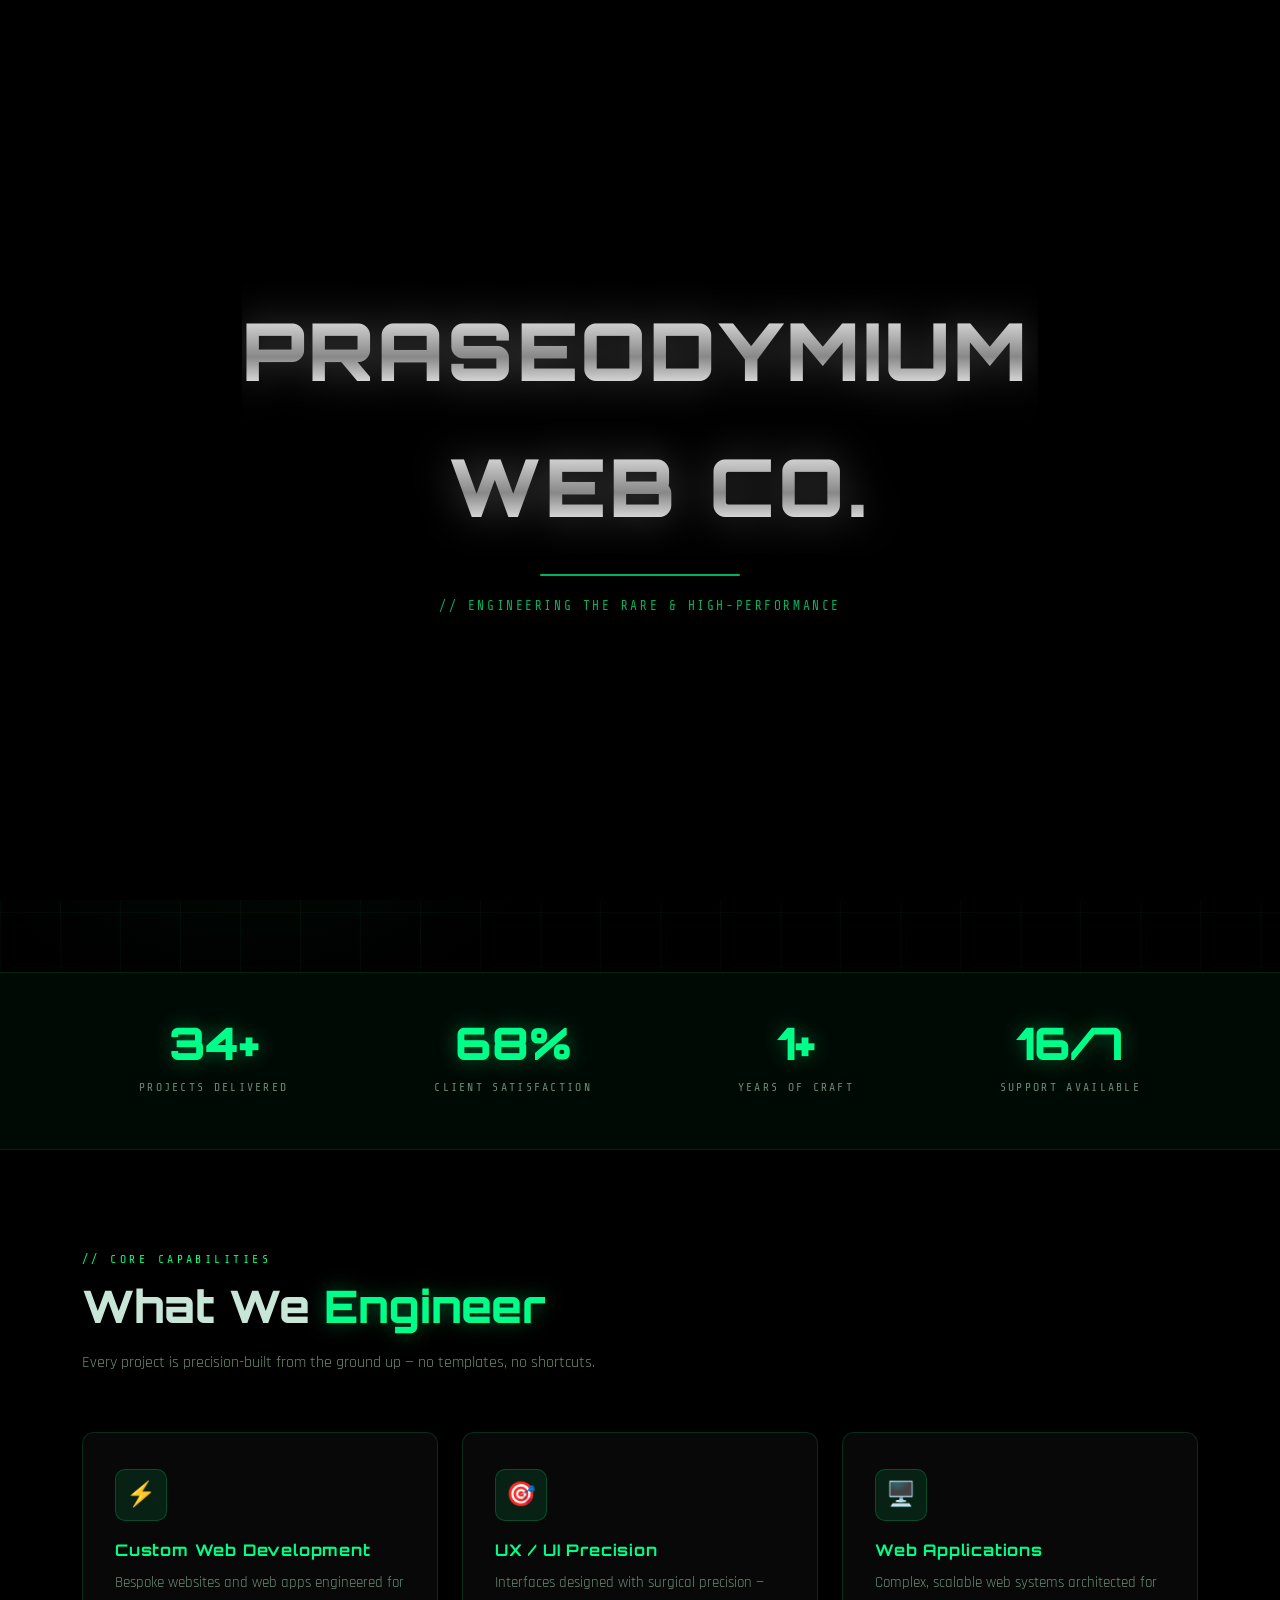
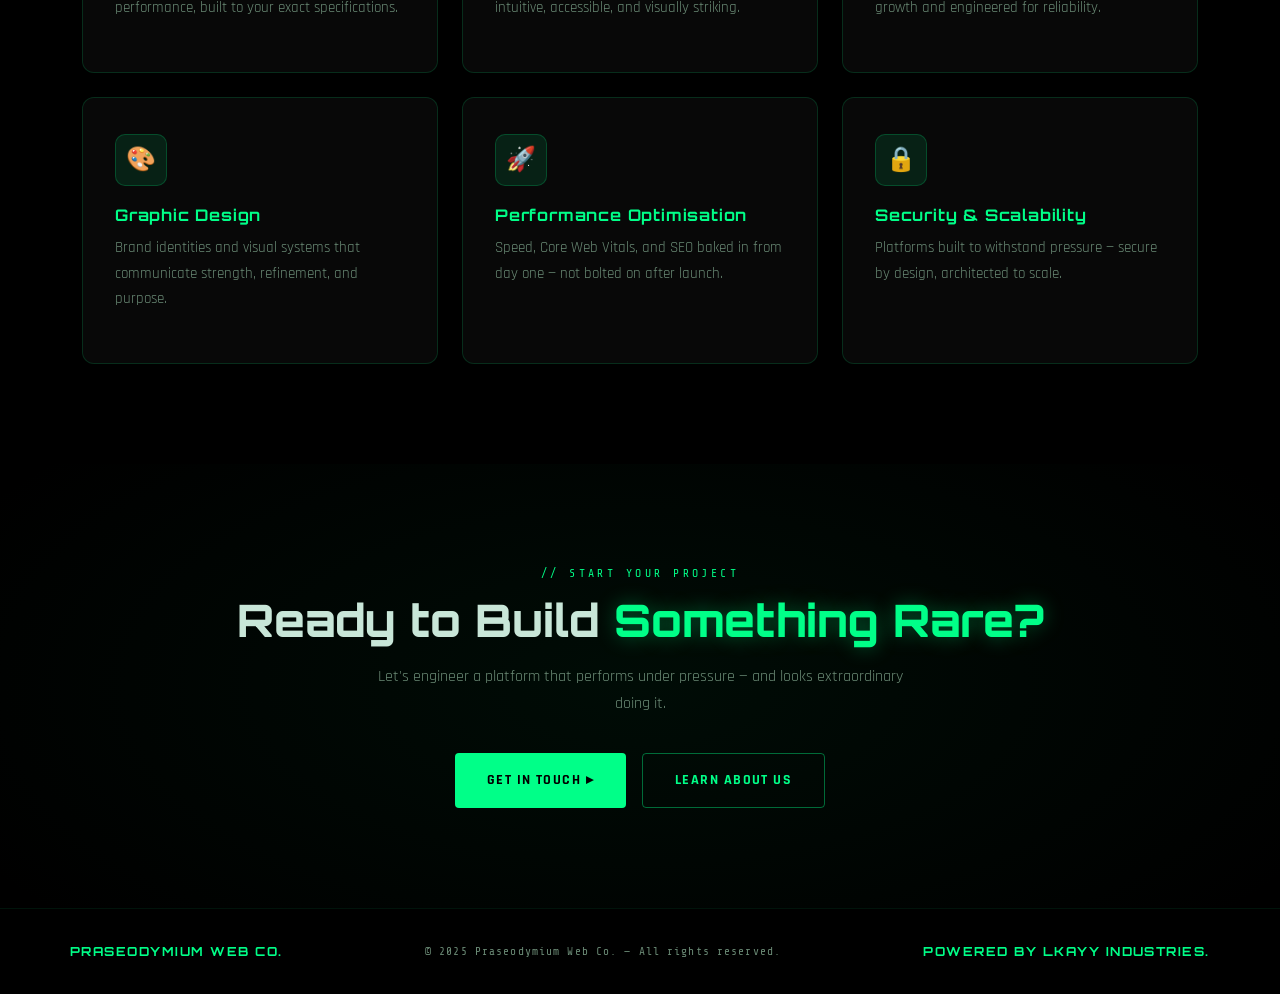
==== index.html @ 78bda4ed "Add powered by message in footer" ====
<!DOCTYPE html>
<html lang="en">
<head>
  <meta charset="UTF-8">
  <meta name="viewport" content="width=device-width, initial-scale=1">
  <link href="https://cdn.jsdelivr.net/npm/bootstrap@5.3.3/dist/css/bootstrap.min.css" rel="stylesheet">
  <title>Praseodymium Web Co.</title>
  <link rel="stylesheet" href="css/style.css">
</head>
<body>

<!-- ============================================================
     INTRO DOOR
     ============================================================ -->
<div id="intro-screen">
  <div class="intro-door" id="intro-door">
    <div class="door-left">Praseodymium</div>
    <div class="door-right">&nbsp;Web Co.</div>
  </div>
  <div class="intro-bar"><div class="intro-bar-fill"></div></div>
  <div class="intro-tagline">// Engineering the rare &amp; high-performance</div>
</div>

<!-- ============================================================
     NAVBAR
     ============================================================ -->
<nav class="navbar">
  <a class="nav-logo" href="index.html">
    <img src="assets/logo.png" alt="Praseodymium Web Co. Logo">
    <div class="nav-logo-text">
      Praseodymium
      <span>Web Co.</span>
    </div>
  </a>
  <button class="nav-toggle" aria-label="Toggle menu">
    <span></span><span></span><span></span>
  </button>
  <ul class="nav-links">
    <li><a href="index.html">Home</a></li>
    <li><a href="about.html">About</a></li>
    <li><a href="services.html">Services</a></li>
    <li><a href="portfolio.html">Portfolio</a></li>
    <li><a href="contact.html" class="nav-cta">Contact</a></li>
  </ul>
</nav>

<!-- ============================================================
     HERO
     ============================================================ -->
<div class="page-content">
  <section class="hero">
    <div class="hero-bg"></div>
    <div class="hero-grid"></div>

    <div class="hero-content">
      <div class="hero-label">// Digital Engineering Studio</div>
      <h1>
        <span class="line-green">We Build</span><br>
        <span class="line-blue" data-typing="Precision Systems.|Web Applications.|Digital Platforms.|Scalable Solutions.">Precision Systems.</span><br>
        Not Websites.
      </h1>
      <p class="hero-desc">
        Praseodymium Web Co. engineers rare, high-performance digital experiences—
        optimised for speed, scalability, security, and long-term growth.
      </p>
      <div class="hero-btns">
        <a href="services.html" class="btn-primary">Our Services ▸</a>
        <a href="portfolio.html" class="btn-outline">View Portfolio</a>
      </div>
    </div>

    <div class="hero-visual">
      <div class="hero-orb"></div>
    </div>
  </section>

  <!-- ── STAT STRIP ── -->
  <div class="stat-strip">
    <div class="container">
      <div class="stat-item">
        <span class="stat-num" data-target="50" data-suffix="+">0+</span>
        <span class="stat-label">Projects Delivered</span>
      </div>
      <div class="stat-item">
        <span class="stat-num" data-target="100" data-suffix="%">0%</span>
        <span class="stat-label">Client Satisfaction</span>
      </div>
      <div class="stat-item">
        <span class="stat-num" data-target="2" data-suffix="+">0+</span>
        <span class="stat-label">Years of Craft</span>
      </div>
      <div class="stat-item">
        <span class="stat-num" data-target="24" data-suffix="/7">0/7</span>
        <span class="stat-label">Support Available</span>
      </div>
    </div>
  </div>

  <!-- ── WHAT WE DO ── -->
  <section>
    <div class="container">
      <div class="reveal">
        <div class="section-label">// Core Capabilities</div>
        <h2 class="section-title">What We <span class="hl-green">Engineer</span></h2>
        <p class="section-sub">Every project is precision-built from the ground up — no templates, no shortcuts.</p>
      </div>
      <div class="grid-3 reveal-stagger">
        <div class="card">
          <div class="card-icon">⚡</div>
          <h3>Custom Web Development</h3>
          <p>Bespoke websites and web apps engineered for performance, built to your exact specifications.</p>
        </div>
        <div class="card">
          <div class="card-icon">🎯</div>
          <h3>UX / UI Precision</h3>
          <p>Interfaces designed with surgical precision — intuitive, accessible, and visually striking.</p>
        </div>
        <div class="card">
          <div class="card-icon">🖥️</div>
          <h3>Web Applications</h3>
          <p>Complex, scalable web systems architected for growth and engineered for reliability.</p>
        </div>
        <div class="card">
          <div class="card-icon">🎨</div>
          <h3>Graphic Design</h3>
          <p>Brand identities and visual systems that communicate strength, refinement, and purpose.</p>
        </div>
        <div class="card">
          <div class="card-icon">🚀</div>
          <h3>Performance Optimisation</h3>
          <p>Speed, Core Web Vitals, and SEO baked in from day one — not bolted on after launch.</p>
        </div>
        <div class="card">
          <div class="card-icon">🔒</div>
          <h3>Security & Scalability</h3>
          <p>Platforms built to withstand pressure — secure by design, architected to scale.</p>
        </div>
      </div>
    </div>
  </section>

  <!-- ── CTA ── -->
  <section style="text-align:center; background: radial-gradient(ellipse 60% 80% at 50% 50%, rgba(0,80,40,0.15), transparent);">
    <div class="container reveal">
      <div class="section-label">// Start Your Project</div>
      <h2 class="section-title">Ready to Build <span class="hl-green">Something Rare?</span></h2>
      <p class="section-sub" style="margin:0 auto 36px; text-align:center;">
        Let's engineer a platform that performs under pressure — and looks extraordinary doing it.
      </p>
      <div style="display:flex; gap:16px; justify-content:center; flex-wrap:wrap;">
        <a href="contact.html" class="btn-primary">Get In Touch ▸</a>
        <a href="about.html" class="btn-outline">Learn About Us</a>
      </div>
    </div>
  </section>
</div>

<!-- ============================================================
     FOOTER
     ============================================================ -->
<footer>
  <div class="footer-inner">
    <div class="footer-logo">PRASEODYMIUM WEB CO.</div>
    <div class="footer-copy">© 2025 Praseodymium Web Co. — All rights reserved.</div>
    <div class="footer-logo">POWERED BY LKAYY INDUSTRIES.</div>
  </div>
</footer>

<script src="js/main.js"></script>
</body>
</html>
---- css/style.css ----
/* ======================================================
   PRASEODYMIUM WEB CO. — Global Stylesheet
   ====================================================== */

@import url('https://fonts.googleapis.com/css2?family=Orbitron:wght@400;700;800;900&family=Rajdhani:wght@300;400;500;600;700&family=Share+Tech+Mono&display=swap');

:root {
  --green: #00ff88;
  --green-dim: #00cc6a;
  --green-glow: rgba(0,255,136,0.35);
  --blue: #00c3ff;
  --blue-dim: #0088cc;
  --blue-glow: rgba(0,195,255,0.3);
  --dark: #000000;
  --dark-2: #060c0a;
  --dark-3: #0a1510;
  --card-bg: rgba(255,255,255,0.03);
  --card-border: rgba(0,255,136,0.15);
  --text: #c8e6d8;
  --text-dim: #6a8a75;
  --font-head: 'Orbitron', sans-serif;
  --font-body: 'Rajdhani', sans-serif;
  --font-mono: 'Share Tech Mono', monospace;
  --nav-h: 72px;
}

*, *::before, *::after { box-sizing: border-box; margin: 0; padding: 0; }

html { scroll-behavior: smooth; }

body {
  background: var(--dark);
  color: var(--text);
  font-family: var(--font-body);
  font-size: 17px;
  line-height: 1.7;
  overflow-x: hidden;
  min-height: 100vh;
}

/* ── Grid noise texture overlay ── */
body::before {
  content: '';
  position: fixed;
  inset: 0;
  background-image:
    repeating-linear-gradient(0deg, transparent, transparent 2px, rgba(0,255,136,0.012) 2px, rgba(0,255,136,0.012) 4px),
    repeating-linear-gradient(90deg, transparent, transparent 2px, rgba(0,255,136,0.012) 2px, rgba(0,255,136,0.012) 4px);
  pointer-events: none;
  z-index: 0;
}

/* ======================================================
   NAVBAR
   ====================================================== */

.navbar {
  position: fixed;
  top: 0; left: 0; right: 0;
  height: var(--nav-h);
  background: rgba(0,0,0,0.88);
  backdrop-filter: blur(18px);
  border-bottom: 1px solid rgba(0,255,136,0.12);
  display: flex;
  align-items: center;
  z-index: 1000;
  padding: 0 40px;
  gap: 24px;
}

.nav-logo {
  display: flex;
  align-items: center;
  gap: 14px;
  text-decoration: none;
  flex-shrink: 0;
}

.nav-logo img {
  height: 48px;
  width: auto;
  filter: drop-shadow(0 0 8px var(--green-glow));
}

.nav-logo-text {
  font-family: var(--font-head);
  font-size: 0.82rem;
  font-weight: 700;
  letter-spacing: 0.12em;
  color: var(--green);
  line-height: 1.2;
  text-shadow: 0 0 12px var(--green-glow);
}

.nav-logo-text span {
  display: block;
  font-size: 0.58rem;
  color: var(--text-dim);
  letter-spacing: 0.2em;
  font-weight: 400;
}

.nav-links {
  display: flex;
  align-items: center;
  gap: 6px;
  margin-left: auto;
  list-style: none;
}

.nav-links a {
  display: block;
  padding: 8px 18px;
  font-family: var(--font-body);
  font-weight: 600;
  font-size: 0.88rem;
  letter-spacing: 0.1em;
  text-transform: uppercase;
  color: var(--text-dim);
  text-decoration: none;
  border: 1px solid transparent;
  border-radius: 4px;
  transition: all 0.25s ease;
  position: relative;
}

.nav-links a:hover,
.nav-links a.active {
  color: var(--green);
  border-color: rgba(0,255,136,0.3);
  background: rgba(0,255,136,0.06);
  text-shadow: 0 0 10px var(--green-glow);
}

.nav-cta {
  background: var(--green) !important;
  color: #000 !important;
  border-color: var(--green) !important;
  font-weight: 700 !important;
  margin-left: 12px;
  transition: all 0.25s ease;
}

.nav-cta:hover {
  background: #fff !important;
  color: #000 !important;
  border-color: #fff !important;
  box-shadow: 0 0 24px var(--green-glow) !important;
  text-shadow: none !important;
}

/* Hamburger */
.nav-toggle {
  display: none;
  flex-direction: column;
  gap: 5px;
  cursor: pointer;
  margin-left: auto;
  padding: 6px;
  background: none;
  border: none;
}

.nav-toggle span {
  display: block;
  width: 24px;
  height: 2px;
  background: var(--green);
  border-radius: 2px;
  transition: all 0.3s ease;
}

/* ======================================================
   INTRO DOOR ANIMATION
   ====================================================== */

#intro-screen {
  position: fixed;
  inset: 0;
  background: #000;
  display: flex;
  justify-content: center;
  align-items: center;
  z-index: 9999;
  transition: opacity 1s ease 0.3s;
  flex-direction: column;
  gap: 20px;
}

#intro-screen.hidden {
  opacity: 0;
  pointer-events: none;
}

.intro-door {
  display: flex;
  flex-direction: column;
  align-items: center;
  overflow: hidden;
}

.door-left, .door-right {
  font-family: var(--font-head);
  font-size: clamp(2.5rem, 7vw, 5rem);
  font-weight: 900;
  letter-spacing: 0.04em;
  text-transform: uppercase;
  background: linear-gradient(180deg, #fff 0%, #d0d0d0 30%, #888 55%, #ddd 75%, #666 90%, #fff 100%);
  -webkit-background-clip: text;
  -webkit-text-fill-color: transparent;
  background-clip: text;
  filter: drop-shadow(0 0 20px rgba(255,255,255,0.25));
  transition: transform 1.4s cubic-bezier(0.77,0,0.18,1);
}

.door-left { padding-right: 8px; }
.door-right { padding-left: 8px; }

.intro-door.split .door-left { transform: translateX(-120%); }
.intro-door.split .door-right { transform: translateX(120%); }

.intro-tagline {
  font-family: var(--font-mono);
  font-size: 0.8rem;
  color: var(--green);
  letter-spacing: 0.2em;
  text-transform: uppercase;
  opacity: 0;
  animation: fadeInTagline 0.6s ease 0.8s forwards;
}

@keyframes fadeInTagline {
  to { opacity: 0.7; }
}

.intro-bar {
  width: 200px;
  height: 2px;
  background: rgba(0,255,136,0.15);
  border-radius: 2px;
  overflow: hidden;
  opacity: 0;
  animation: fadeInTagline 0.3s ease 0.5s forwards;
}

.intro-bar-fill {
  height: 100%;
  background: var(--green);
  box-shadow: 0 0 10px var(--green-glow);
  width: 0;
  animation: fillBar 1.6s ease 0.5s forwards;
}

@keyframes fillBar {
  to { width: 100%; }
}

/* ======================================================
   PAGE WRAPPER
   ====================================================== */

.page-content {
  padding-top: var(--nav-h);
  position: relative;
  z-index: 1;
}

/* ======================================================
   HERO SECTION (index.html)
   ====================================================== */

.hero {
  min-height: 100vh;
  display: flex;
  align-items: center;
  padding: 80px 40px 60px;
  position: relative;
  overflow: hidden;
}

.hero-bg {
  position: absolute;
  inset: 0;
  background:
    radial-gradient(ellipse 80% 60% at 60% 50%, rgba(0,100,50,0.18) 0%, transparent 70%),
    radial-gradient(ellipse 40% 40% at 20% 80%, rgba(0,150,80,0.08) 0%, transparent 60%);
}

/* Animated grid lines */
.hero-grid {
  position: absolute;
  inset: 0;
  background-image:
    linear-gradient(rgba(0,255,136,0.04) 1px, transparent 1px),
    linear-gradient(90deg, rgba(0,255,136,0.04) 1px, transparent 1px);
  background-size: 60px 60px;
  animation: gridShift 20s linear infinite;
}

@keyframes gridShift {
  from { background-position: 0 0; }
  to { background-position: 60px 60px; }
}

.hero-content {
  position: relative;
  z-index: 2;
  max-width: 700px;
}

.hero-label {
  font-family: var(--font-mono);
  font-size: 0.78rem;
  color: var(--green);
  letter-spacing: 0.25em;
  text-transform: uppercase;
  margin-bottom: 20px;
  opacity: 0;
  animation: slideUp 0.7s ease 0.2s forwards;
}

.hero h1 {
  font-family: var(--font-head);
  font-size: clamp(2.4rem, 5.5vw, 4.2rem);
  font-weight: 900;
  line-height: 1.1;
  margin-bottom: 24px;
  opacity: 0;
  animation: slideUp 0.7s ease 0.4s forwards;
}

.hero h1 .line-green { color: var(--green); text-shadow: 0 0 30px var(--green-glow); }
.hero h1 .line-blue  { color: var(--blue);  text-shadow: 0 0 30px var(--blue-glow); }

.hero-desc {
  font-size: 1.08rem;
  color: var(--text-dim);
  max-width: 520px;
  margin-bottom: 40px;
  opacity: 0;
  animation: slideUp 0.7s ease 0.6s forwards;
}

.hero-btns {
  display: flex;
  gap: 16px;
  flex-wrap: wrap;
  opacity: 0;
  animation: slideUp 0.7s ease 0.8s forwards;
}

@keyframes slideUp {
  from { opacity: 0; transform: translateY(28px); }
  to   { opacity: 1; transform: translateY(0); }
}

/* Floating element right side */
.hero-visual {
  position: absolute;
  right: 8%;
  top: 50%;
  transform: translateY(-50%);
  width: 360px;
  height: 360px;
  pointer-events: none;
  z-index: 2;
  opacity: 0;
  animation: fadeVisual 1.2s ease 1s forwards;
}

@keyframes fadeVisual {
  to { opacity: 1; }
}

.hero-orb {
  position: absolute;
  inset: 0;
  border-radius: 50%;
  background: radial-gradient(circle, rgba(0,255,136,0.08) 0%, transparent 70%);
  border: 1px solid rgba(0,255,136,0.15);
  animation: orbPulse 4s ease-in-out infinite;
}

.hero-orb::before {
  content: '';
  position: absolute;
  inset: 20px;
  border-radius: 50%;
  border: 1px solid rgba(0,255,136,0.1);
  animation: orbPulse 4s ease-in-out infinite reverse;
}

@keyframes orbPulse {
  0%, 100% { transform: scale(1); opacity: 1; }
  50% { transform: scale(1.04); opacity: 0.7; }
}

/* ======================================================
   BUTTONS
   ====================================================== */

.btn-primary {
  display: inline-flex;
  align-items: center;
  gap: 10px;
  padding: 14px 32px;
  background: var(--green);
  color: #000;
  font-family: var(--font-body);
  font-weight: 700;
  font-size: 0.9rem;
  letter-spacing: 0.1em;
  text-transform: uppercase;
  text-decoration: none;
  border: none;
  border-radius: 4px;
  cursor: pointer;
  transition: all 0.25s ease;
  position: relative;
  overflow: hidden;
}

.btn-primary::before {
  content: '';
  position: absolute;
  inset: 0;
  background: rgba(255,255,255,0.15);
  transform: translateX(-100%);
  transition: transform 0.3s ease;
}

.btn-primary:hover::before { transform: translateX(0); }
.btn-primary:hover { box-shadow: 0 0 30px var(--green-glow), 0 4px 16px rgba(0,0,0,0.4); }

.btn-outline {
  display: inline-flex;
  align-items: center;
  gap: 10px;
  padding: 14px 32px;
  background: transparent;
  color: var(--green);
  font-family: var(--font-body);
  font-weight: 700;
  font-size: 0.9rem;
  letter-spacing: 0.1em;
  text-transform: uppercase;
  text-decoration: none;
  border: 1px solid rgba(0,255,136,0.4);
  border-radius: 4px;
  cursor: pointer;
  transition: all 0.25s ease;
}

.btn-outline:hover {
  background: rgba(0,255,136,0.08);
  border-color: var(--green);
  box-shadow: 0 0 20px var(--green-glow);
}

/* ======================================================
   SECTION BASE
   ====================================================== */

section {
  padding: 100px 40px;
  position: relative;
}

.container {
  max-width: 1140px;
  margin: 0 auto;
}

.section-label {
  font-family: var(--font-mono);
  font-size: 0.72rem;
  color: var(--green);
  letter-spacing: 0.3em;
  text-transform: uppercase;
  margin-bottom: 12px;
}

.section-title {
  font-family: var(--font-head);
  font-size: clamp(1.8rem, 3.5vw, 2.8rem);
  font-weight: 800;
  margin-bottom: 16px;
  line-height: 1.15;
}

.section-title .hl-green { color: var(--green); text-shadow: 0 0 20px var(--green-glow); }
.section-title .hl-blue  { color: var(--blue);  text-shadow: 0 0 20px var(--blue-glow); }

.section-sub {
  color: var(--text-dim);
  max-width: 540px;
  margin-bottom: 56px;
  font-size: 1rem;
}

/* ======================================================
   CARDS
   ====================================================== */

.card {
  background: var(--card-bg);
  border: 1px solid var(--card-border);
  border-radius: 12px;
  padding: 36px 32px;
  backdrop-filter: blur(12px);
  transition: all 0.35s ease;
  position: relative;
  overflow: hidden;
}

.card::before {
  content: '';
  position: absolute;
  top: 0; left: 0; right: 0;
  height: 2px;
  background: linear-gradient(90deg, transparent, var(--green), transparent);
  opacity: 0;
  transition: opacity 0.35s ease;
}

.card:hover {
  border-color: rgba(0,255,136,0.4);
  transform: translateY(-6px);
  box-shadow: 0 20px 60px rgba(0,0,0,0.5), 0 0 30px rgba(0,255,136,0.06);
}

.card:hover::before { opacity: 1; }

.card-icon {
  width: 52px;
  height: 52px;
  border-radius: 10px;
  background: rgba(0,255,136,0.1);
  border: 1px solid rgba(0,255,136,0.2);
  display: flex;
  align-items: center;
  justify-content: center;
  font-size: 1.5rem;
  margin-bottom: 20px;
}

.card h3 {
  font-family: var(--font-head);
  font-size: 1rem;
  font-weight: 700;
  color: var(--green);
  margin-bottom: 10px;
  letter-spacing: 0.05em;
}

.card p {
  color: var(--text-dim);
  font-size: 0.95rem;
  line-height: 1.65;
}

/* ======================================================
   GRID LAYOUTS
   ====================================================== */

.grid-3 {
  display: grid;
  grid-template-columns: repeat(auto-fit, minmax(280px, 1fr));
  gap: 24px;
}

.grid-2 {
  display: grid;
  grid-template-columns: repeat(auto-fit, minmax(340px, 1fr));
  gap: 24px;
}

/* ======================================================
   STAT STRIP
   ====================================================== */

.stat-strip {
  background: rgba(0,255,136,0.04);
  border-top: 1px solid rgba(0,255,136,0.1);
  border-bottom: 1px solid rgba(0,255,136,0.1);
  padding: 48px 40px;
}

.stat-strip .container {
  display: flex;
  justify-content: space-around;
  flex-wrap: wrap;
  gap: 32px;
}

.stat-item {
  text-align: center;
}

.stat-num {
  font-family: var(--font-head);
  font-size: 2.8rem;
  font-weight: 900;
  color: var(--green);
  text-shadow: 0 0 20px var(--green-glow);
  display: block;
  line-height: 1;
  margin-bottom: 6px;
}

.stat-label {
  font-family: var(--font-mono);
  font-size: 0.72rem;
  color: var(--text-dim);
  letter-spacing: 0.2em;
  text-transform: uppercase;
}

/* ======================================================
   PAGE HERO (sub-pages)
   ====================================================== */

.page-hero {
  padding: 80px 40px 60px;
  background:
    radial-gradient(ellipse 70% 80% at 50% 0%, rgba(0,80,40,0.2) 0%, transparent 70%);
  text-align: center;
  position: relative;
  overflow: hidden;
}

.page-hero::after {
  content: '';
  position: absolute;
  bottom: 0; left: 10%; right: 10%;
  height: 1px;
  background: linear-gradient(90deg, transparent, rgba(0,255,136,0.3), transparent);
}

.page-hero h1 {
  font-family: var(--font-head);
  font-size: clamp(2rem, 5vw, 3.6rem);
  font-weight: 900;
  margin-bottom: 16px;
}

.page-hero p {
  color: var(--text-dim);
  max-width: 560px;
  margin: 0 auto;
  font-size: 1.05rem;
}

/* ======================================================
   REVEAL ANIMATION
   ====================================================== */

.reveal {
  opacity: 0;
  transform: translateY(36px);
  transition: opacity 0.8s ease, transform 0.8s ease;
}

.reveal.in-view {
  opacity: 1;
  transform: none;
}

/* Staggered children */
.reveal-stagger > * {
  opacity: 0;
  transform: translateY(28px);
  transition: opacity 0.7s ease, transform 0.7s ease;
}

.reveal-stagger.in-view > *:nth-child(1) { opacity:1; transform:none; transition-delay:0.05s; }
.reveal-stagger.in-view > *:nth-child(2) { opacity:1; transform:none; transition-delay:0.15s; }
.reveal-stagger.in-view > *:nth-child(3) { opacity:1; transform:none; transition-delay:0.25s; }
.reveal-stagger.in-view > *:nth-child(4) { opacity:1; transform:none; transition-delay:0.35s; }
.reveal-stagger.in-view > *:nth-child(5) { opacity:1; transform:none; transition-delay:0.45s; }
.reveal-stagger.in-view > *:nth-child(6) { opacity:1; transform:none; transition-delay:0.55s; }

/* ======================================================
   PORTFOLIO CARDS
   ====================================================== */

.portfolio-card {
  background: var(--card-bg);
  border: 1px solid var(--card-border);
  border-radius: 12px;
  overflow: hidden;
  transition: all 0.35s ease;
  cursor: pointer;
}

.portfolio-card:hover {
  border-color: rgba(0,255,136,0.4);
  transform: translateY(-6px);
  box-shadow: 0 24px 60px rgba(0,0,0,0.5);
}

.portfolio-thumb {
  height: 200px;
  background: var(--dark-3);
  display: flex;
  align-items: center;
  justify-content: center;
  font-size: 3rem;
  position: relative;
  overflow: hidden;
}

.portfolio-thumb::before {
  content: '';
  position: absolute;
  inset: 0;
  background: linear-gradient(135deg, rgba(0,255,136,0.05), rgba(0,195,255,0.05));
}

.portfolio-thumb-overlay {
  position: absolute;
  inset: 0;
  background: rgba(0,255,136,0.08);
  opacity: 0;
  transition: opacity 0.3s ease;
  display: flex;
  align-items: center;
  justify-content: center;
  font-family: var(--font-mono);
  font-size: 0.75rem;
  color: var(--green);
  letter-spacing: 0.15em;
}

.portfolio-card:hover .portfolio-thumb-overlay { opacity: 1; }

.portfolio-info {
  padding: 24px;
}

.portfolio-tag {
  font-family: var(--font-mono);
  font-size: 0.68rem;
  color: var(--green);
  letter-spacing: 0.2em;
  text-transform: uppercase;
  margin-bottom: 8px;
}

.portfolio-info h3 {
  font-family: var(--font-head);
  font-size: 0.95rem;
  font-weight: 700;
  color: #fff;
  margin-bottom: 6px;
}

.portfolio-info p {
  font-size: 0.88rem;
  color: var(--text-dim);
}

/* ======================================================
   CONTACT
   ====================================================== */

.contact-block {
  display: flex;
  align-items: center;
  gap: 20px;
  padding: 28px 32px;
  background: var(--card-bg);
  border: 1px solid var(--card-border);
  border-radius: 12px;
  text-decoration: none;
  transition: all 0.3s ease;
  color: inherit;
}

.contact-block:hover {
  border-color: rgba(0,255,136,0.4);
  background: rgba(0,255,136,0.04);
  transform: translateX(6px);
}

.contact-icon {
  width: 52px;
  height: 52px;
  border-radius: 10px;
  background: rgba(0,255,136,0.1);
  border: 1px solid rgba(0,255,136,0.2);
  display: flex;
  align-items: center;
  justify-content: center;
  font-size: 1.4rem;
  flex-shrink: 0;
}

.contact-label {
  font-family: var(--font-mono);
  font-size: 0.68rem;
  color: var(--text-dim);
  letter-spacing: 0.2em;
  text-transform: uppercase;
  margin-bottom: 4px;
}

.contact-value {
  font-family: var(--font-head);
  font-size: 1rem;
  font-weight: 700;
  color: var(--green);
}

/* ======================================================
   FOOTER
   ====================================================== */

footer {
  background: rgba(0,0,0,0.6);
  border-top: 1px solid rgba(0,255,136,0.08);
  padding: 32px 40px;
  text-align: center;
  position: relative;
  z-index: 1;
}

.footer-inner {
  max-width: 1140px;
  margin: 0 auto;
  display: flex;
  align-items: center;
  justify-content: space-between;
  flex-wrap: wrap;
  gap: 16px;
}

.footer-logo {
  font-family: var(--font-head);
  font-size: 0.78rem;
  font-weight: 700;
  color: var(--green);
  letter-spacing: 0.12em;
}

.footer-copy {
  font-family: var(--font-mono);
  font-size: 0.7rem;
  color: var(--text-dim);
  letter-spacing: 0.1em;
}

/* ======================================================
   ABOUT PAGE — TEAM / VALUES
   ====================================================== */

.values-list {
  display: flex;
  flex-direction: column;
  gap: 1px;
}

.value-row {
  display: flex;
  align-items: flex-start;
  gap: 20px;
  padding: 24px 0;
  border-bottom: 1px solid rgba(0,255,136,0.07);
}

.value-num {
  font-family: var(--font-mono);
  font-size: 0.7rem;
  color: var(--green);
  opacity: 0.5;
  flex-shrink: 0;
  padding-top: 3px;
}

.value-row h4 {
  font-family: var(--font-head);
  font-size: 0.9rem;
  font-weight: 700;
  color: #fff;
  margin-bottom: 4px;
}

.value-row p { font-size: 0.9rem; color: var(--text-dim); }

/* ======================================================
   SERVICES PAGE — PRICING BADGE
   ====================================================== */

.service-card-lg {
  background: var(--card-bg);
  border: 1px solid var(--card-border);
  border-radius: 14px;
  padding: 40px;
  transition: all 0.35s ease;
  position: relative;
}

.service-card-lg:hover {
  border-color: rgba(0,255,136,0.3);
  box-shadow: 0 16px 50px rgba(0,0,0,0.4);
}

.service-card-lg .icon-lg {
  font-size: 2.4rem;
  margin-bottom: 20px;
}

.service-card-lg h3 {
  font-family: var(--font-head);
  font-size: 1.05rem;
  font-weight: 700;
  color: var(--green);
  margin-bottom: 12px;
}

.service-card-lg p { color: var(--text-dim); font-size: 0.95rem; }

.service-features {
  list-style: none;
  margin-top: 20px;
  display: flex;
  flex-direction: column;
  gap: 8px;
}

.service-features li {
  display: flex;
  align-items: center;
  gap: 10px;
  font-size: 0.9rem;
  color: var(--text-dim);
}

.service-features li::before {
  content: '▸';
  color: var(--green);
  font-size: 0.75rem;
}

/* ======================================================
   PROCESS STEPS
   ====================================================== */

.process-step {
  display: flex;
  gap: 24px;
  align-items: flex-start;
}

.step-num {
  font-family: var(--font-head);
  font-size: 2.5rem;
  font-weight: 900;
  color: rgba(0,255,136,0.1);
  line-height: 1;
  flex-shrink: 0;
  width: 60px;
  text-align: right;
}

.step-content h4 {
  font-family: var(--font-head);
  font-size: 0.95rem;
  font-weight: 700;
  color: var(--green);
  margin-bottom: 6px;
}

.step-content p { font-size: 0.9rem; color: var(--text-dim); }

/* ======================================================
   SCROLLBAR
   ====================================================== */

::-webkit-scrollbar { width: 6px; }
::-webkit-scrollbar-track { background: var(--dark); }
::-webkit-scrollbar-thumb { background: rgba(0,255,136,0.25); border-radius: 3px; }
::-webkit-scrollbar-thumb:hover { background: rgba(0,255,136,0.45); }

/* ======================================================
   RESPONSIVE
   ====================================================== */

@media (max-width: 768px) {
  .navbar { padding: 0 20px; }

  .nav-links {
    display: none;
    position: absolute;
    top: var(--nav-h);
    left: 0; right: 0;
    background: rgba(0,0,0,0.96);
    border-bottom: 1px solid rgba(0,255,136,0.12);
    flex-direction: column;
    padding: 16px 20px 24px;
    gap: 4px;
  }

  .nav-links.open { display: flex; }
  .nav-toggle { display: flex; }

  section { padding: 60px 20px; }
  .hero { padding: 80px 20px 60px; }
  .hero-visual { display: none; }
  .stat-strip { padding: 40px 20px; }

  .footer-inner { flex-direction: column; text-align: center; }
}
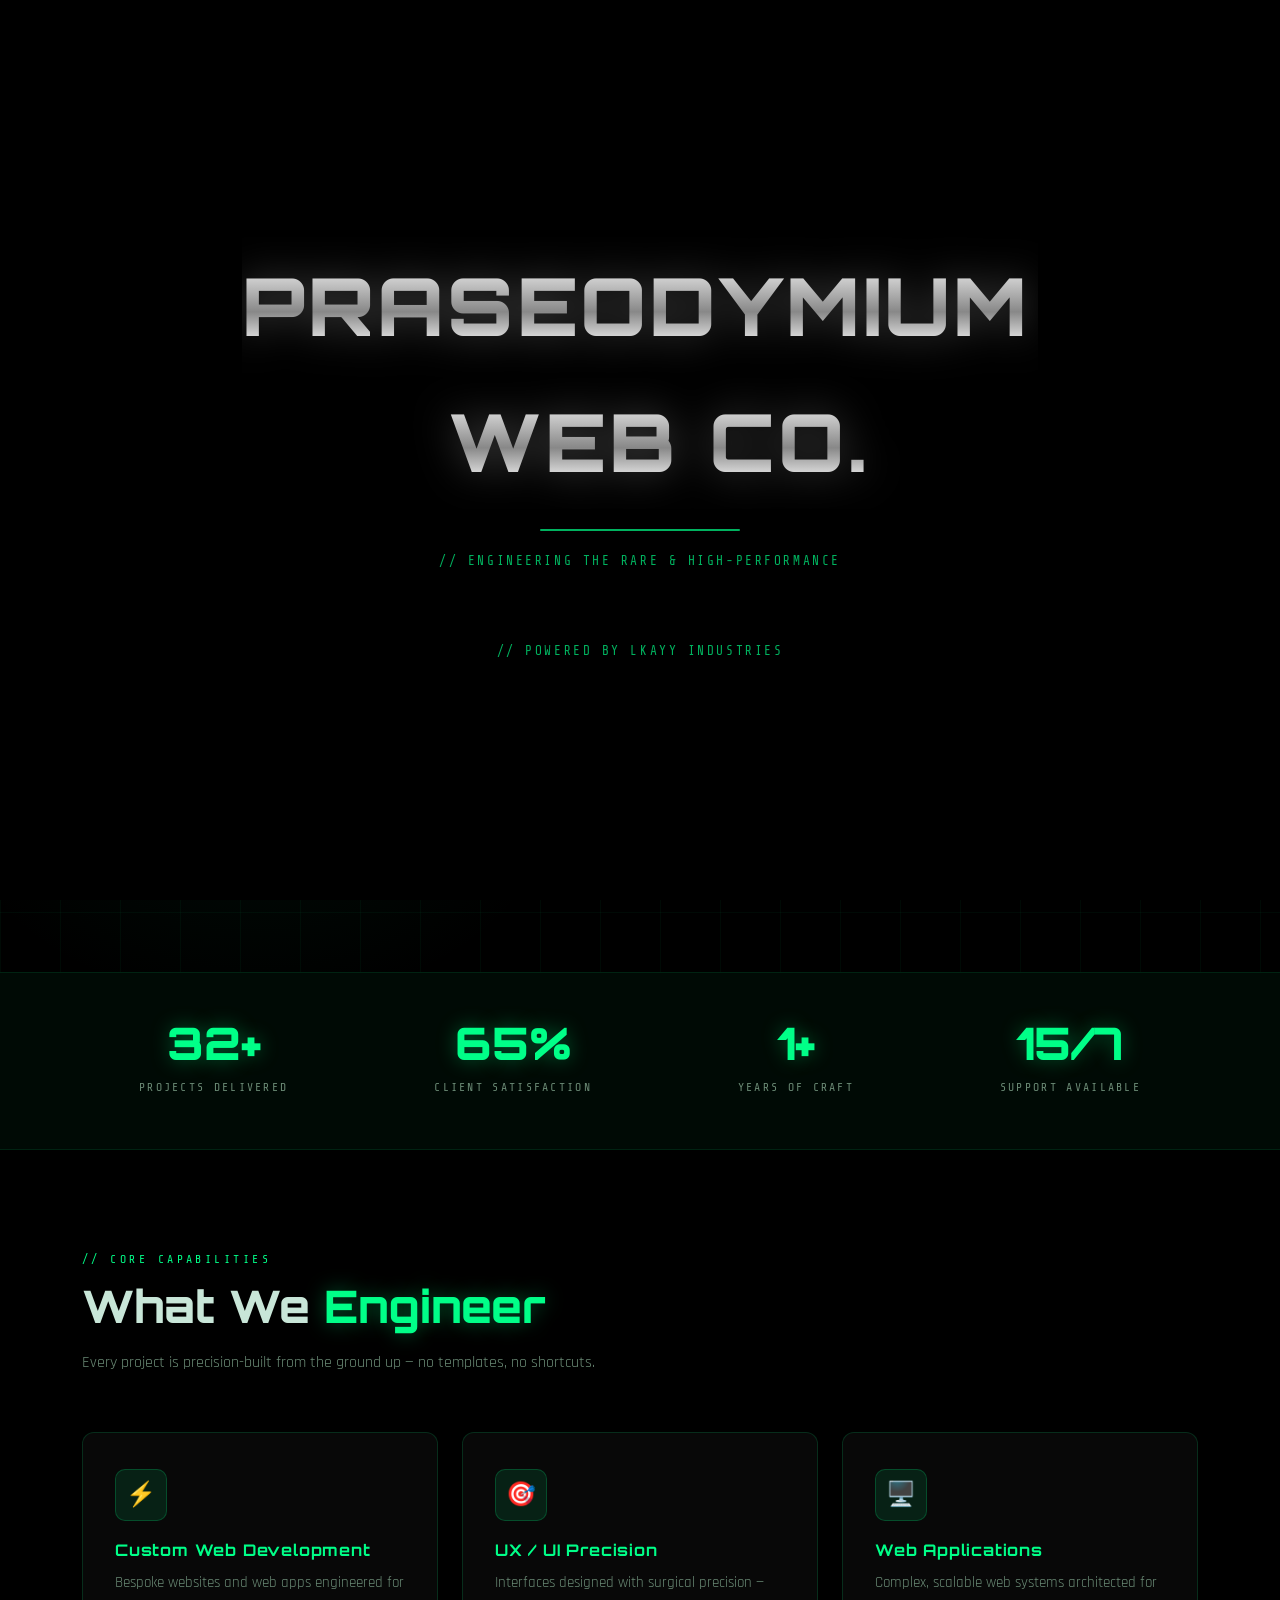
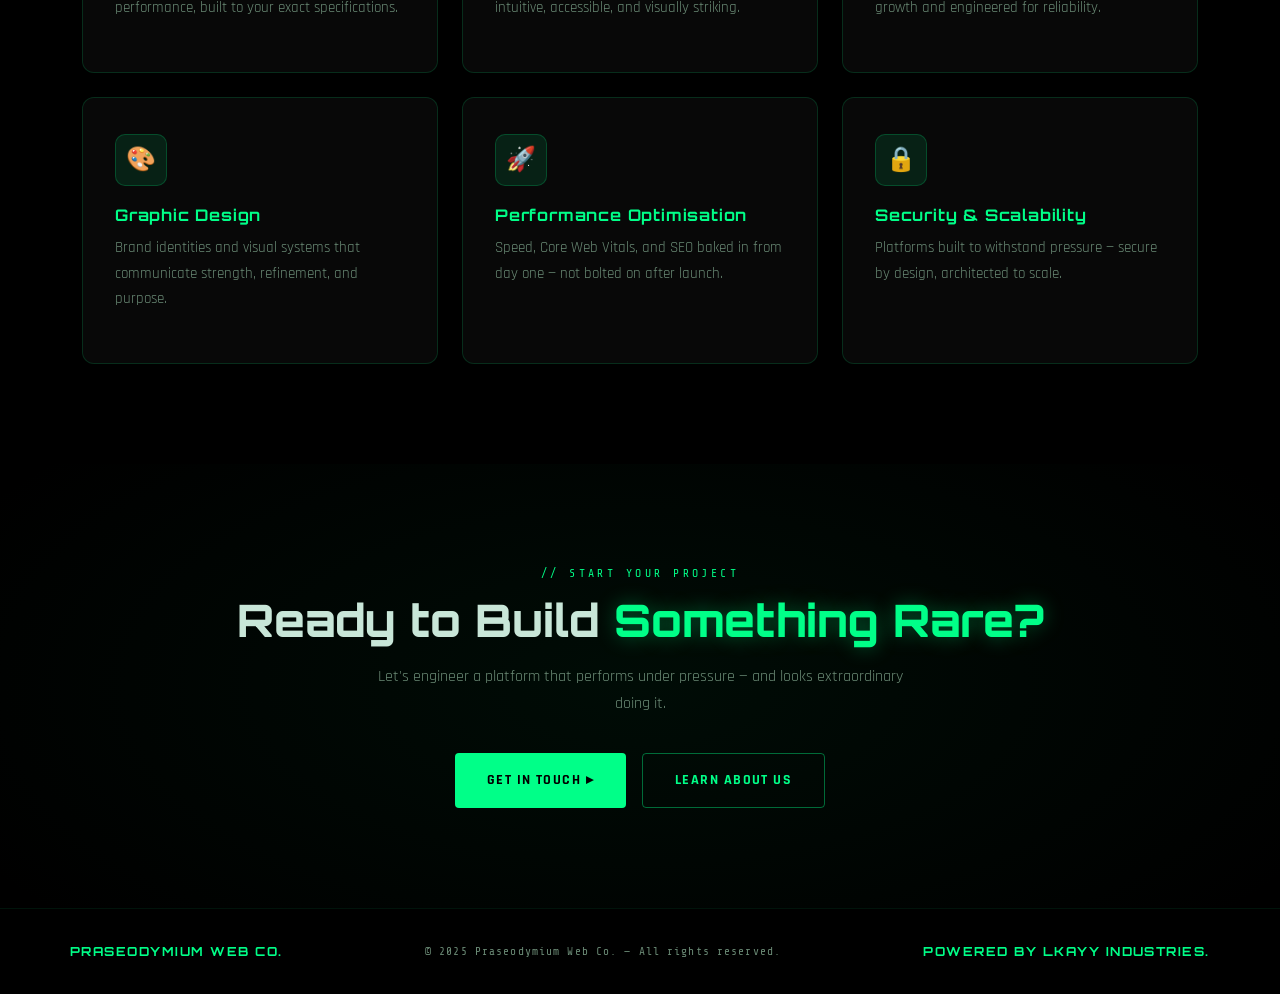
==== commit d844d7b3: "Update index.html" ====
--- a/index.html
+++ b/index.html
@@ -18,7 +18,8 @@
     <div class="door-right">&nbsp;Web Co.</div>
   </div>
   <div class="intro-bar"><div class="intro-bar-fill"></div></div>
-  <div class="intro-tagline">// Engineering the rare &amp; high-performance</div>
+  <div class="intro-tagline">// Engineering the rare &amp; high-performance</div><br>
+   <div class="intro-tagline">// POWERED BY LKAYY INDUSTRIES</div>
 </div>
 
 <!-- ============================================================
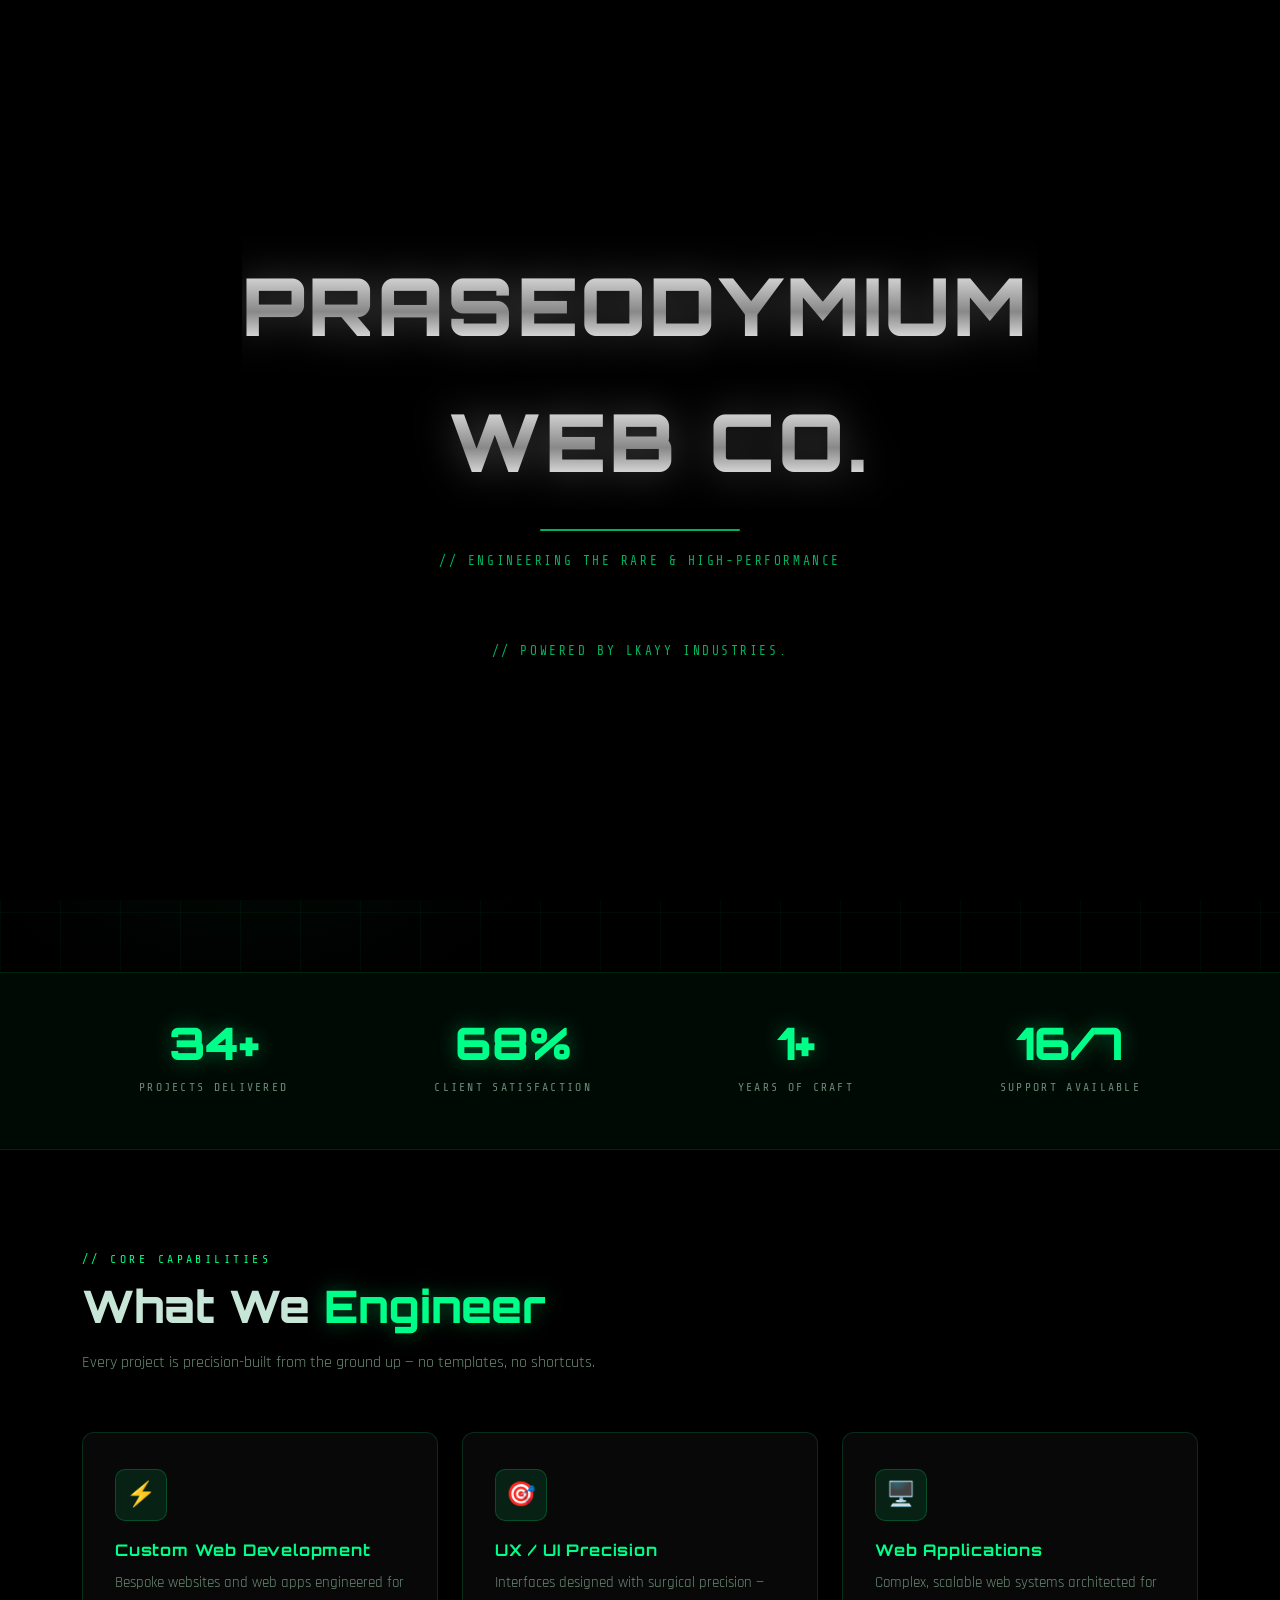
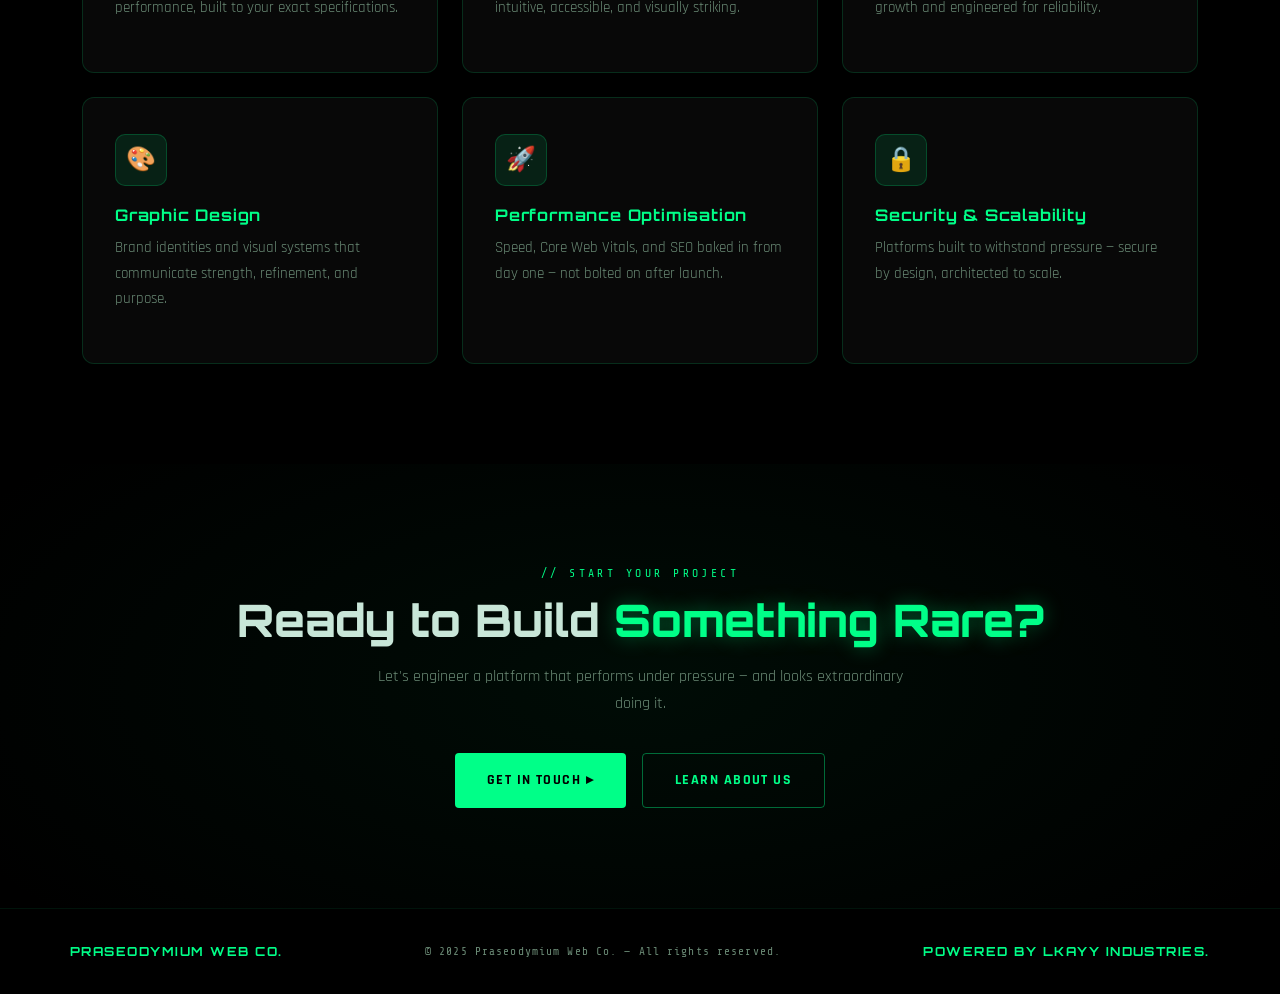
==== commit 08028647: "Update tagline to include a period" ====
--- a/index.html
+++ b/index.html
@@ -19,7 +19,7 @@
   </div>
   <div class="intro-bar"><div class="intro-bar-fill"></div></div>
   <div class="intro-tagline">// Engineering the rare &amp; high-performance</div><br>
-   <div class="intro-tagline">// POWERED BY LKAYY INDUSTRIES</div>
+   <div class="intro-tagline">// POWERED BY LKAYY INDUSTRIES.</div>
 </div>
 
 <!-- ============================================================
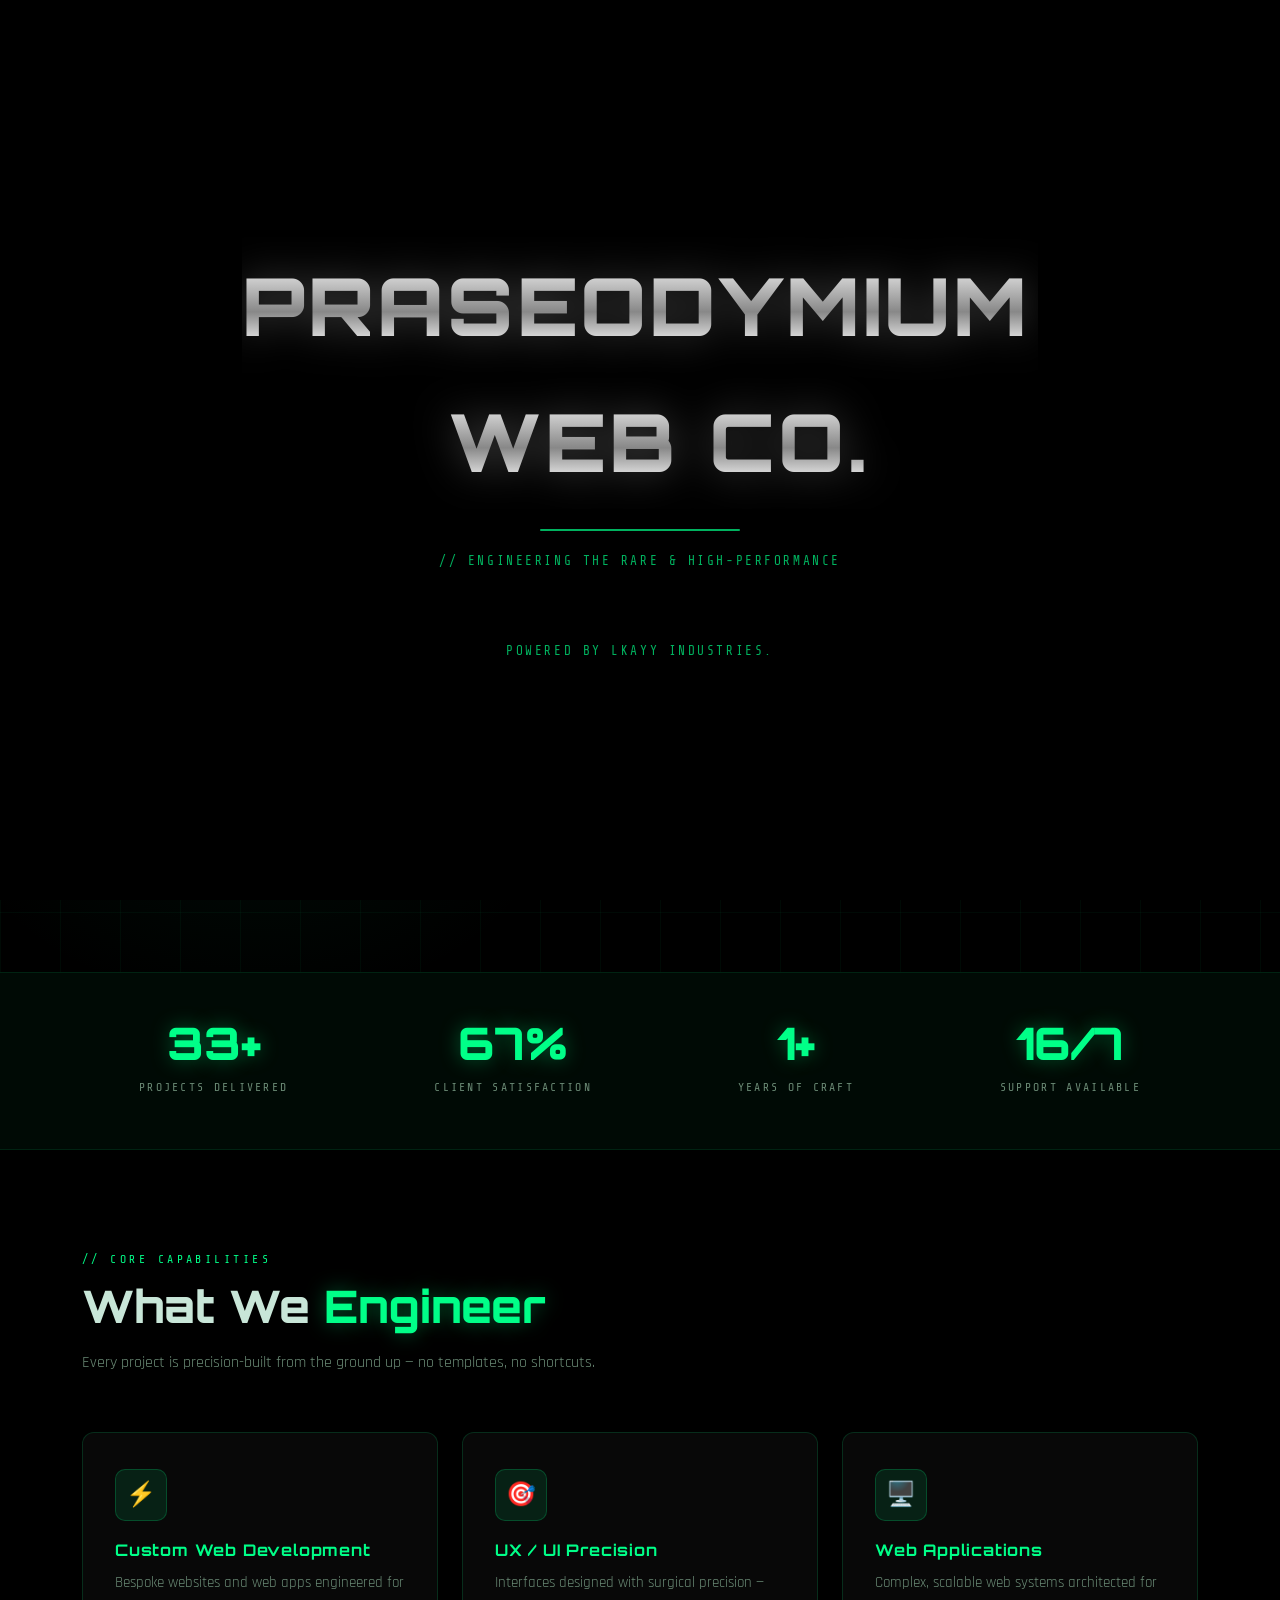
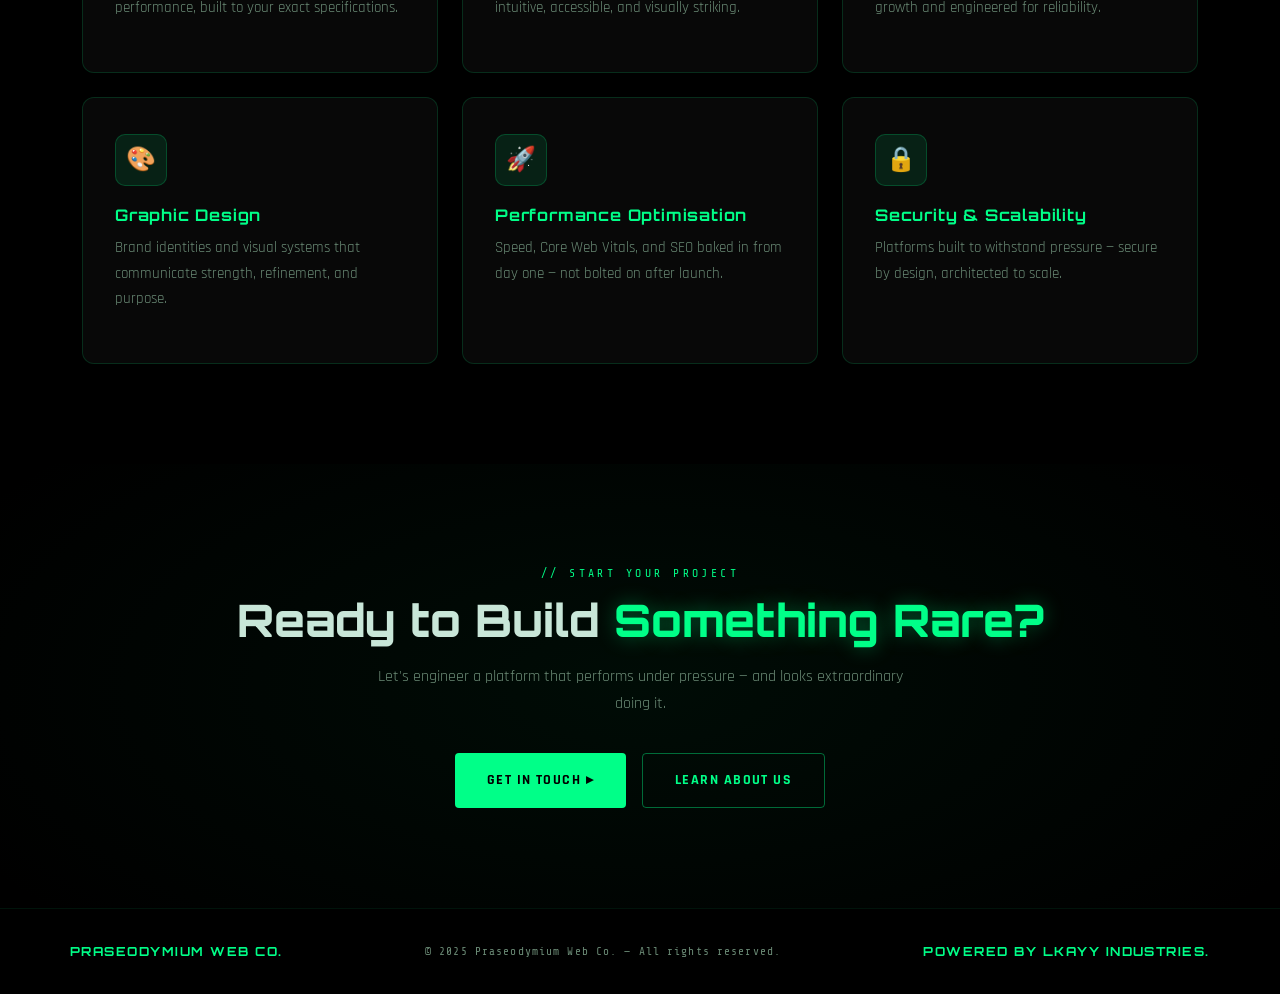
==== commit dd7ea444: "Remove comment syntax from tagline" ====
--- a/index.html
+++ b/index.html
@@ -19,7 +19,7 @@
   </div>
   <div class="intro-bar"><div class="intro-bar-fill"></div></div>
   <div class="intro-tagline">// Engineering the rare &amp; high-performance</div><br>
-   <div class="intro-tagline">// POWERED BY LKAYY INDUSTRIES.</div>
+   <div class="intro-tagline">POWERED BY LKAYY INDUSTRIES.</div>
 </div>
 
 <!-- ============================================================
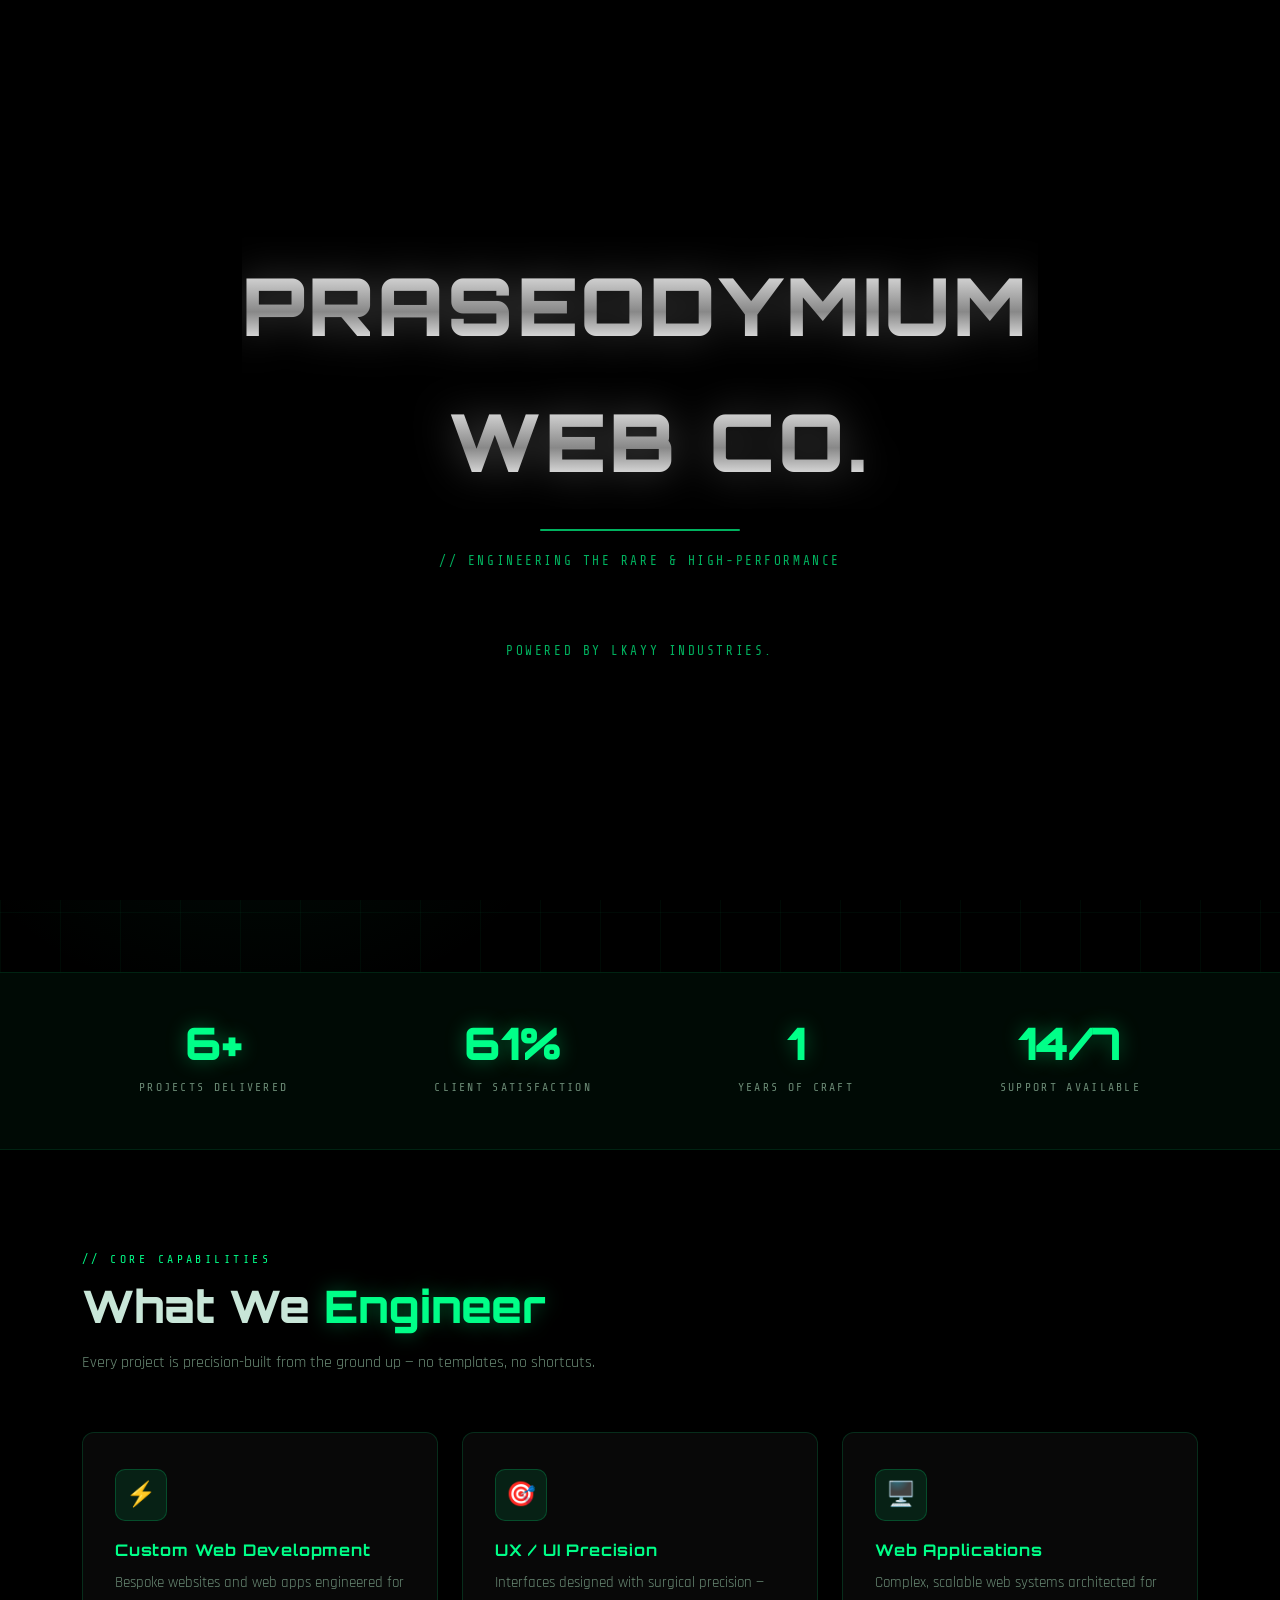
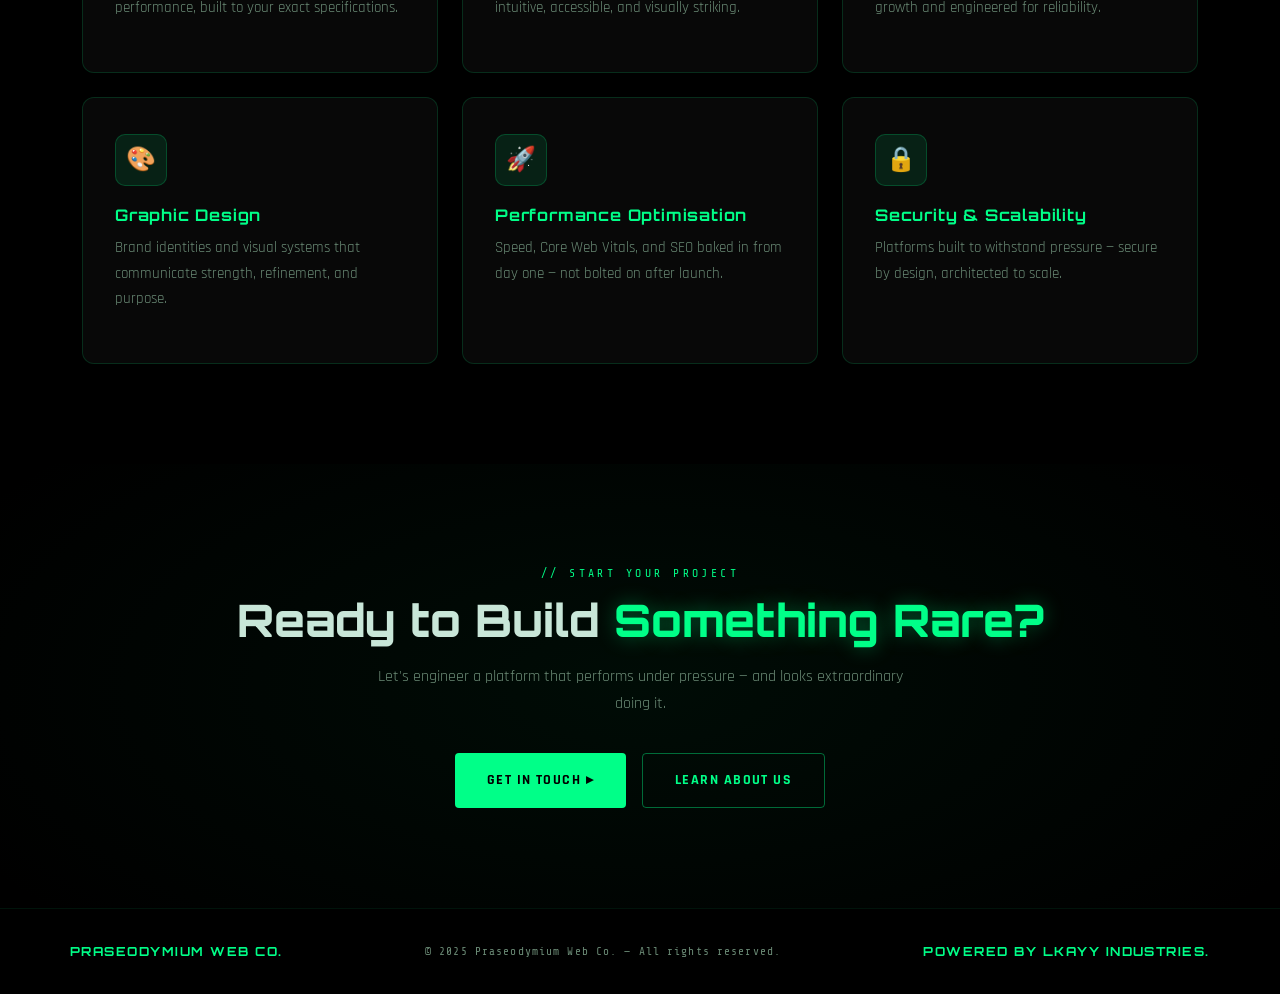
==== commit aad181d8: "Update index.html" ====
--- a/index.html
+++ b/index.html
@@ -79,7 +79,7 @@
   <div class="stat-strip">
     <div class="container">
       <div class="stat-item">
-        <span class="stat-num" data-target="50" data-suffix="+">0+</span>
+        <span class="stat-num" data-target="10" data-suffix="+">0+</span>
         <span class="stat-label">Projects Delivered</span>
       </div>
       <div class="stat-item">
@@ -87,7 +87,7 @@
         <span class="stat-label">Client Satisfaction</span>
       </div>
       <div class="stat-item">
-        <span class="stat-num" data-target="2" data-suffix="+">0+</span>
+        <span class="stat-num" data-target="2">0</span>
         <span class="stat-label">Years of Craft</span>
       </div>
       <div class="stat-item">
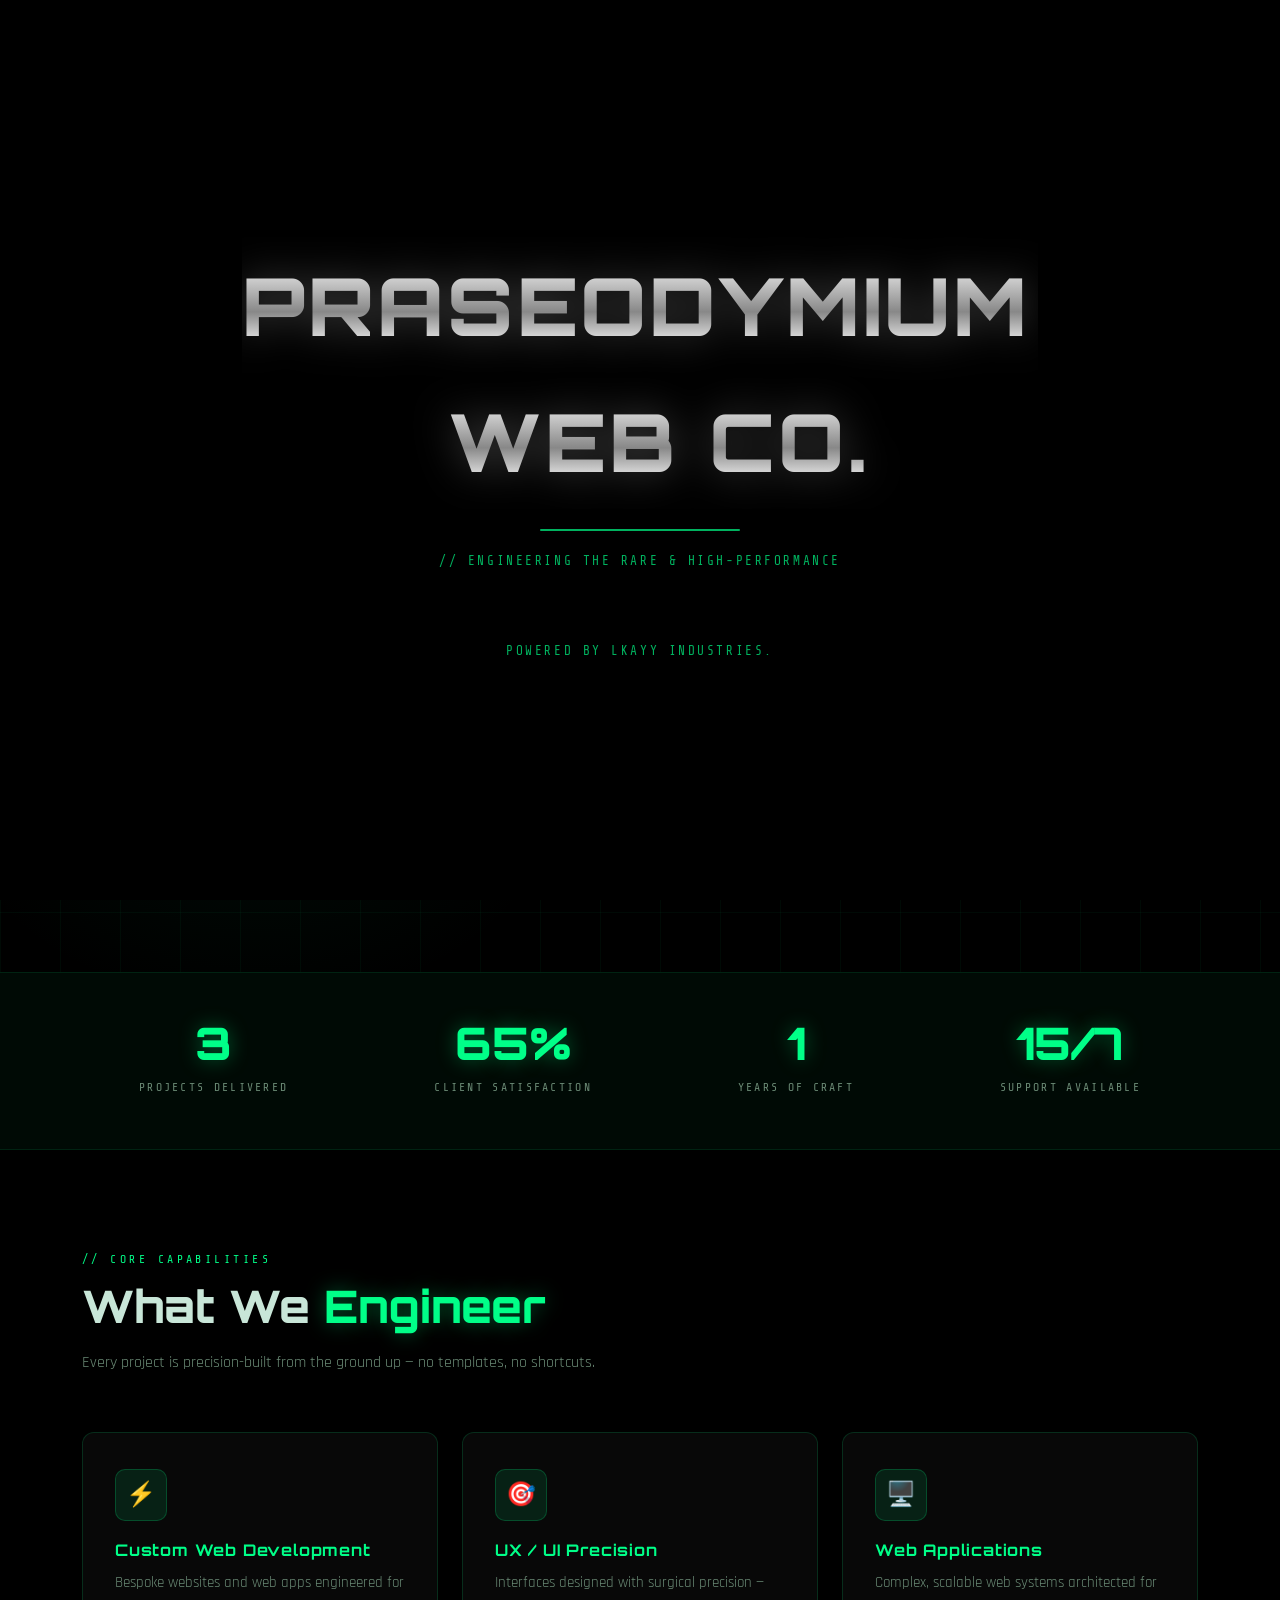
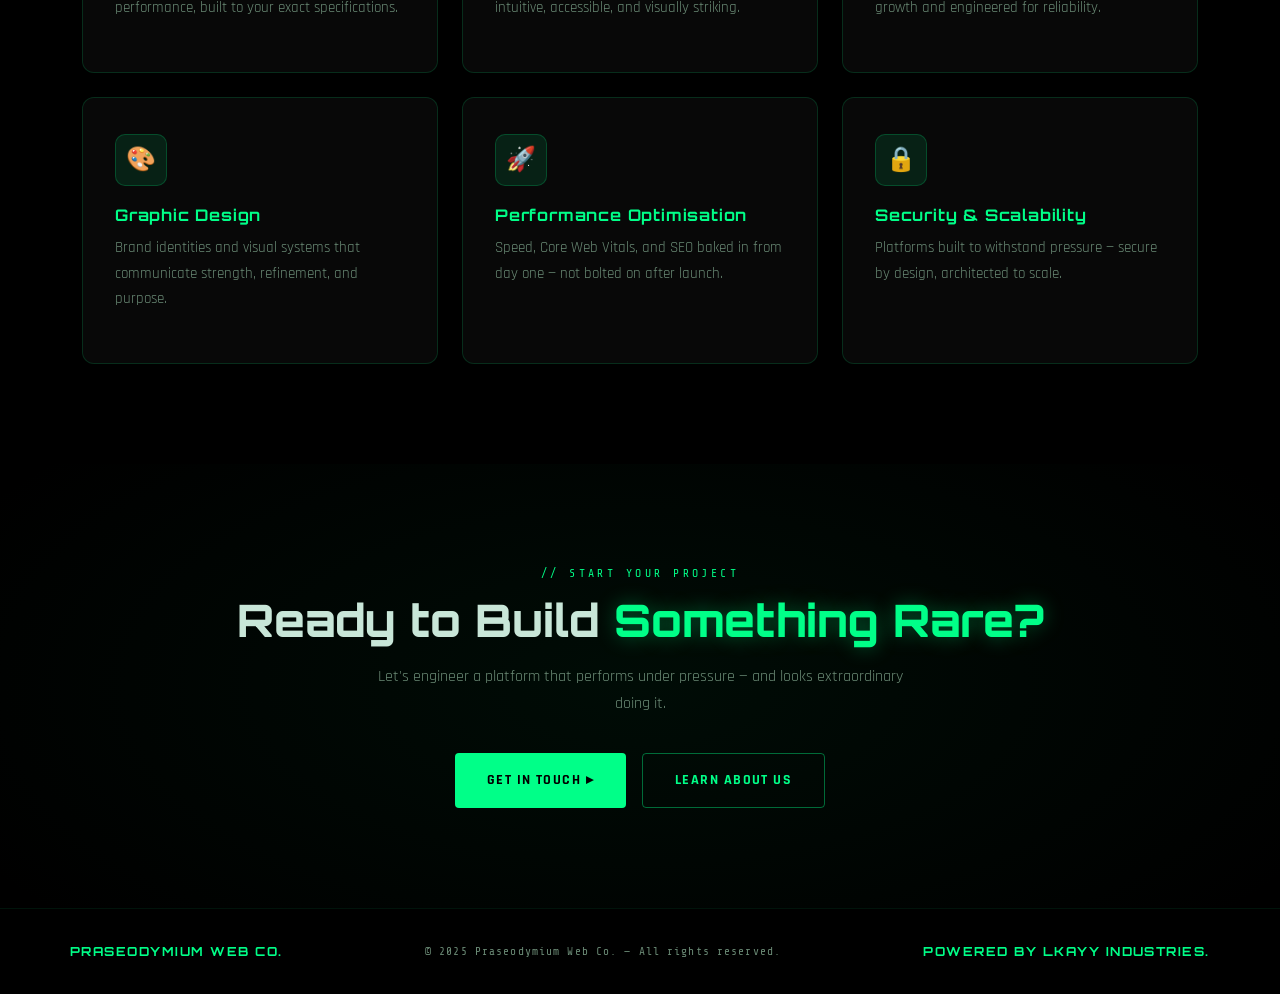
==== commit ea8dc9bf: "Update index.html" ====
--- a/index.html
+++ b/index.html
@@ -79,7 +79,7 @@
   <div class="stat-strip">
     <div class="container">
       <div class="stat-item">
-        <span class="stat-num" data-target="10" data-suffix="+">0+</span>
+        <span class="stat-num" data-target="5"></span>
         <span class="stat-label">Projects Delivered</span>
       </div>
       <div class="stat-item">
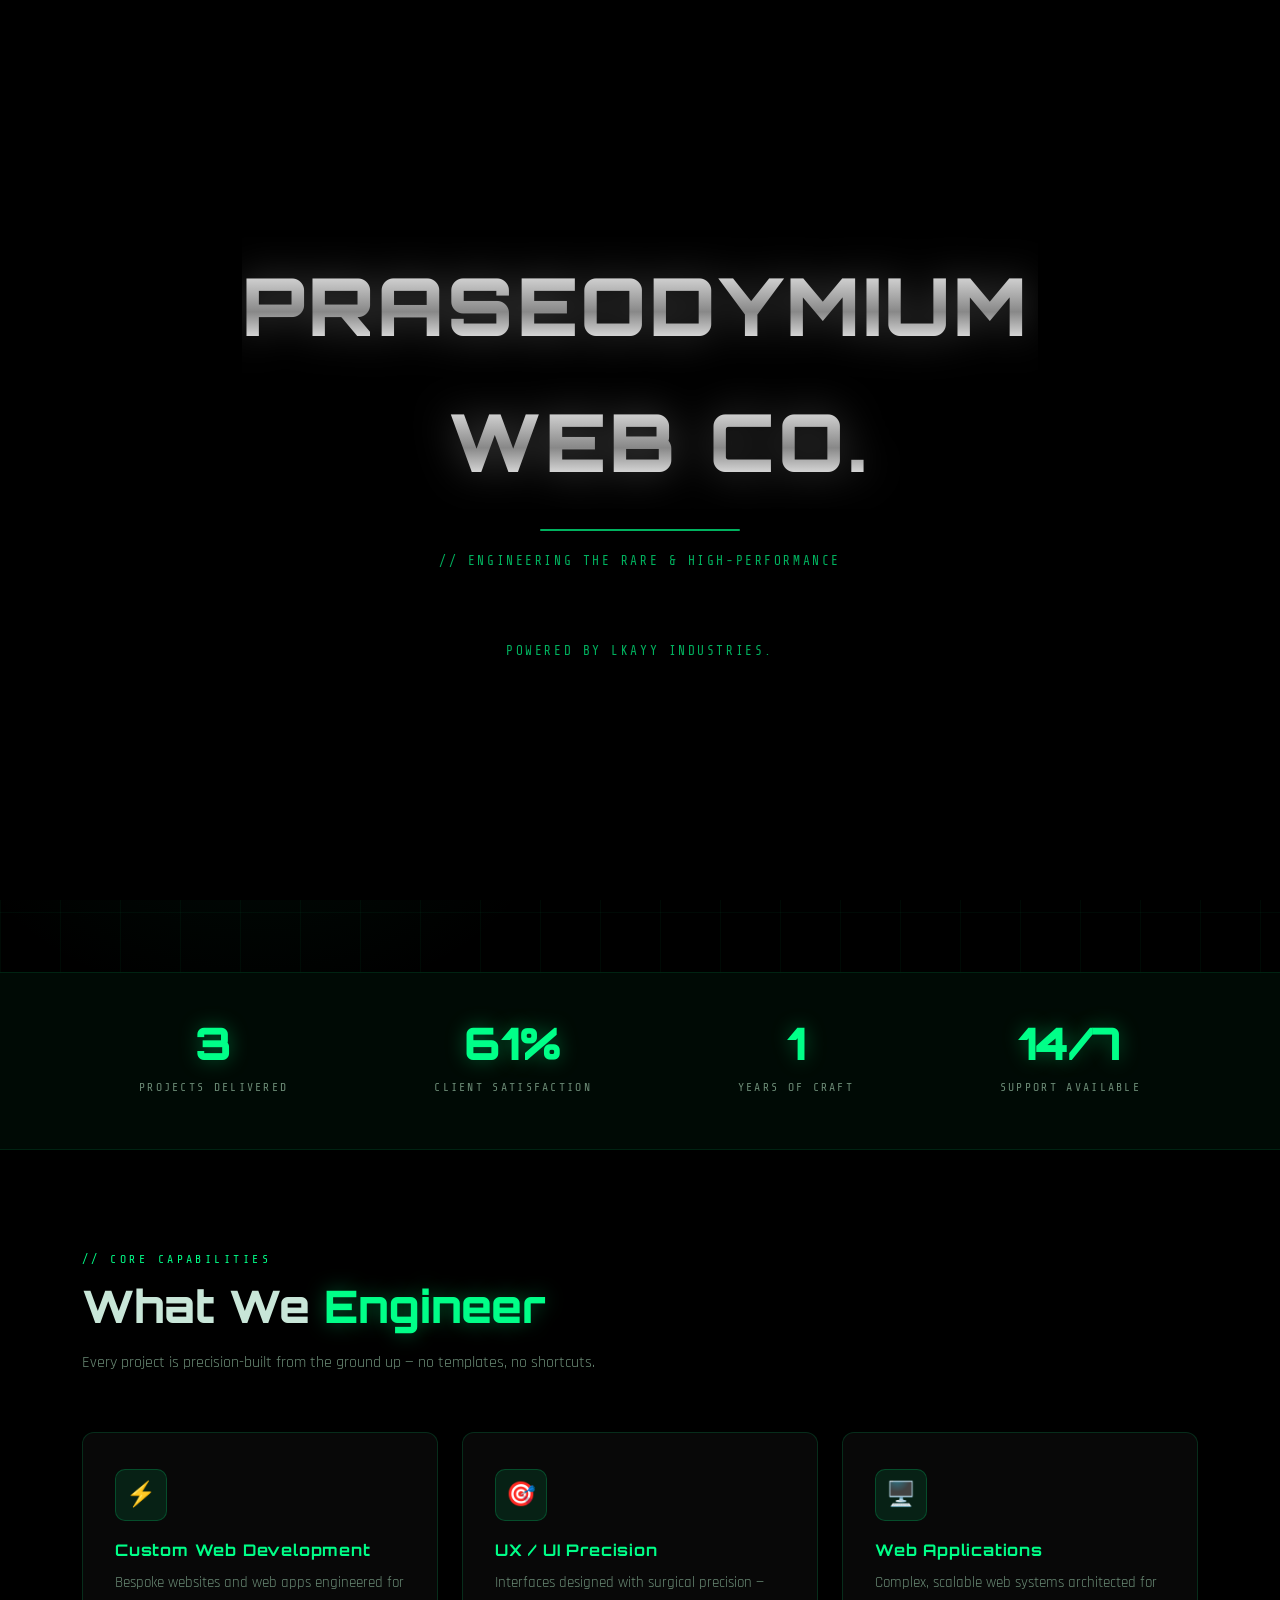
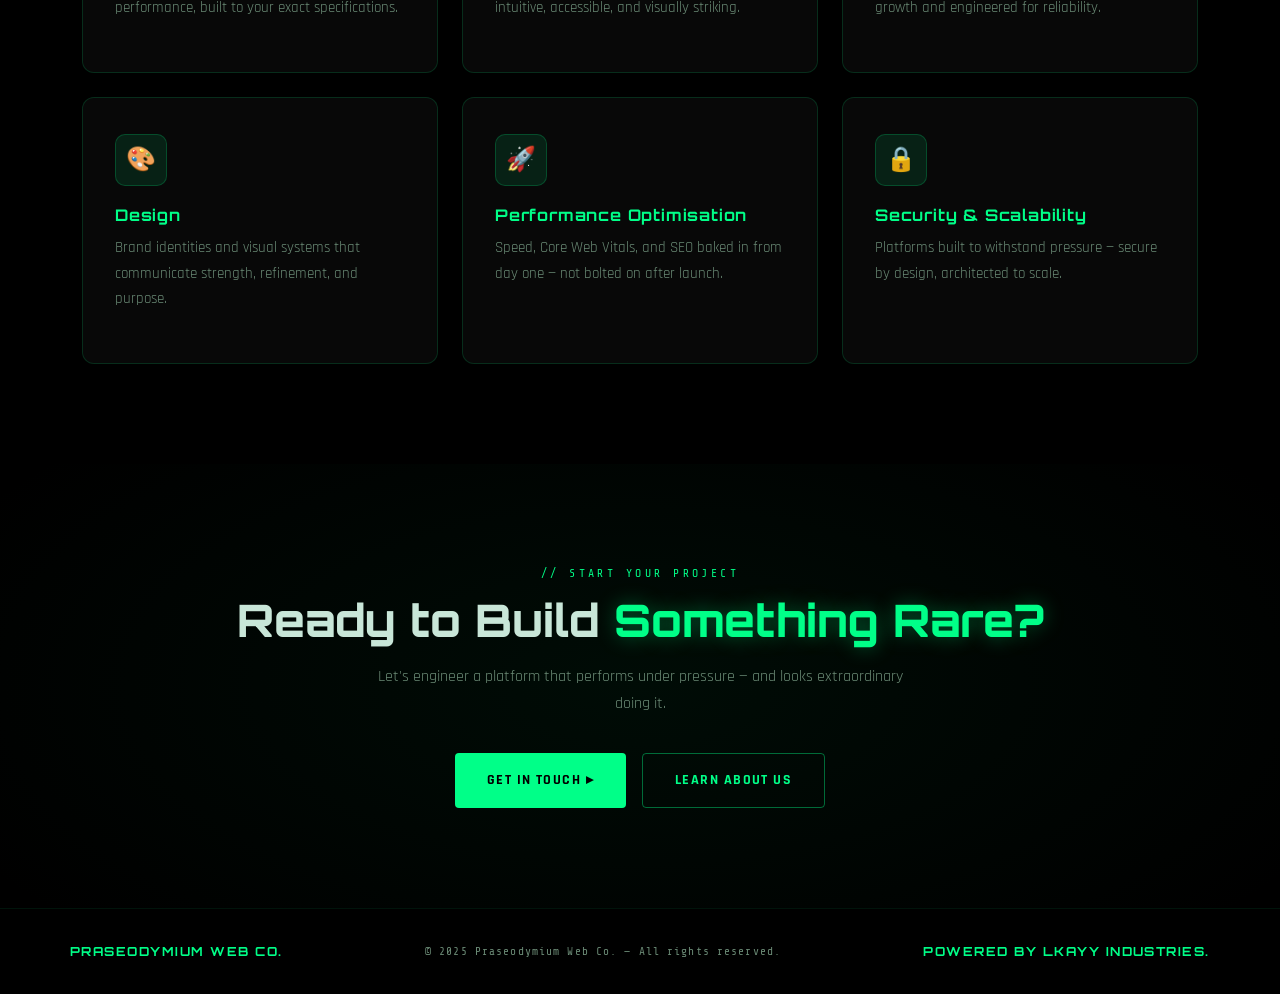
==== commit 6a673b38: "Change stat number and update graphic design heading" ====
--- a/index.html
+++ b/index.html
@@ -79,7 +79,7 @@
   <div class="stat-strip">
     <div class="container">
       <div class="stat-item">
-        <span class="stat-num" data-target="5"></span>
+        <span class="stat-num" data-target="6"></span>
         <span class="stat-label">Projects Delivered</span>
       </div>
       <div class="stat-item">
@@ -123,7 +123,7 @@
         </div>
         <div class="card">
           <div class="card-icon">🎨</div>
-          <h3>Graphic Design</h3>
+          <h3>Design</h3>
           <p>Brand identities and visual systems that communicate strength, refinement, and purpose.</p>
         </div>
         <div class="card">
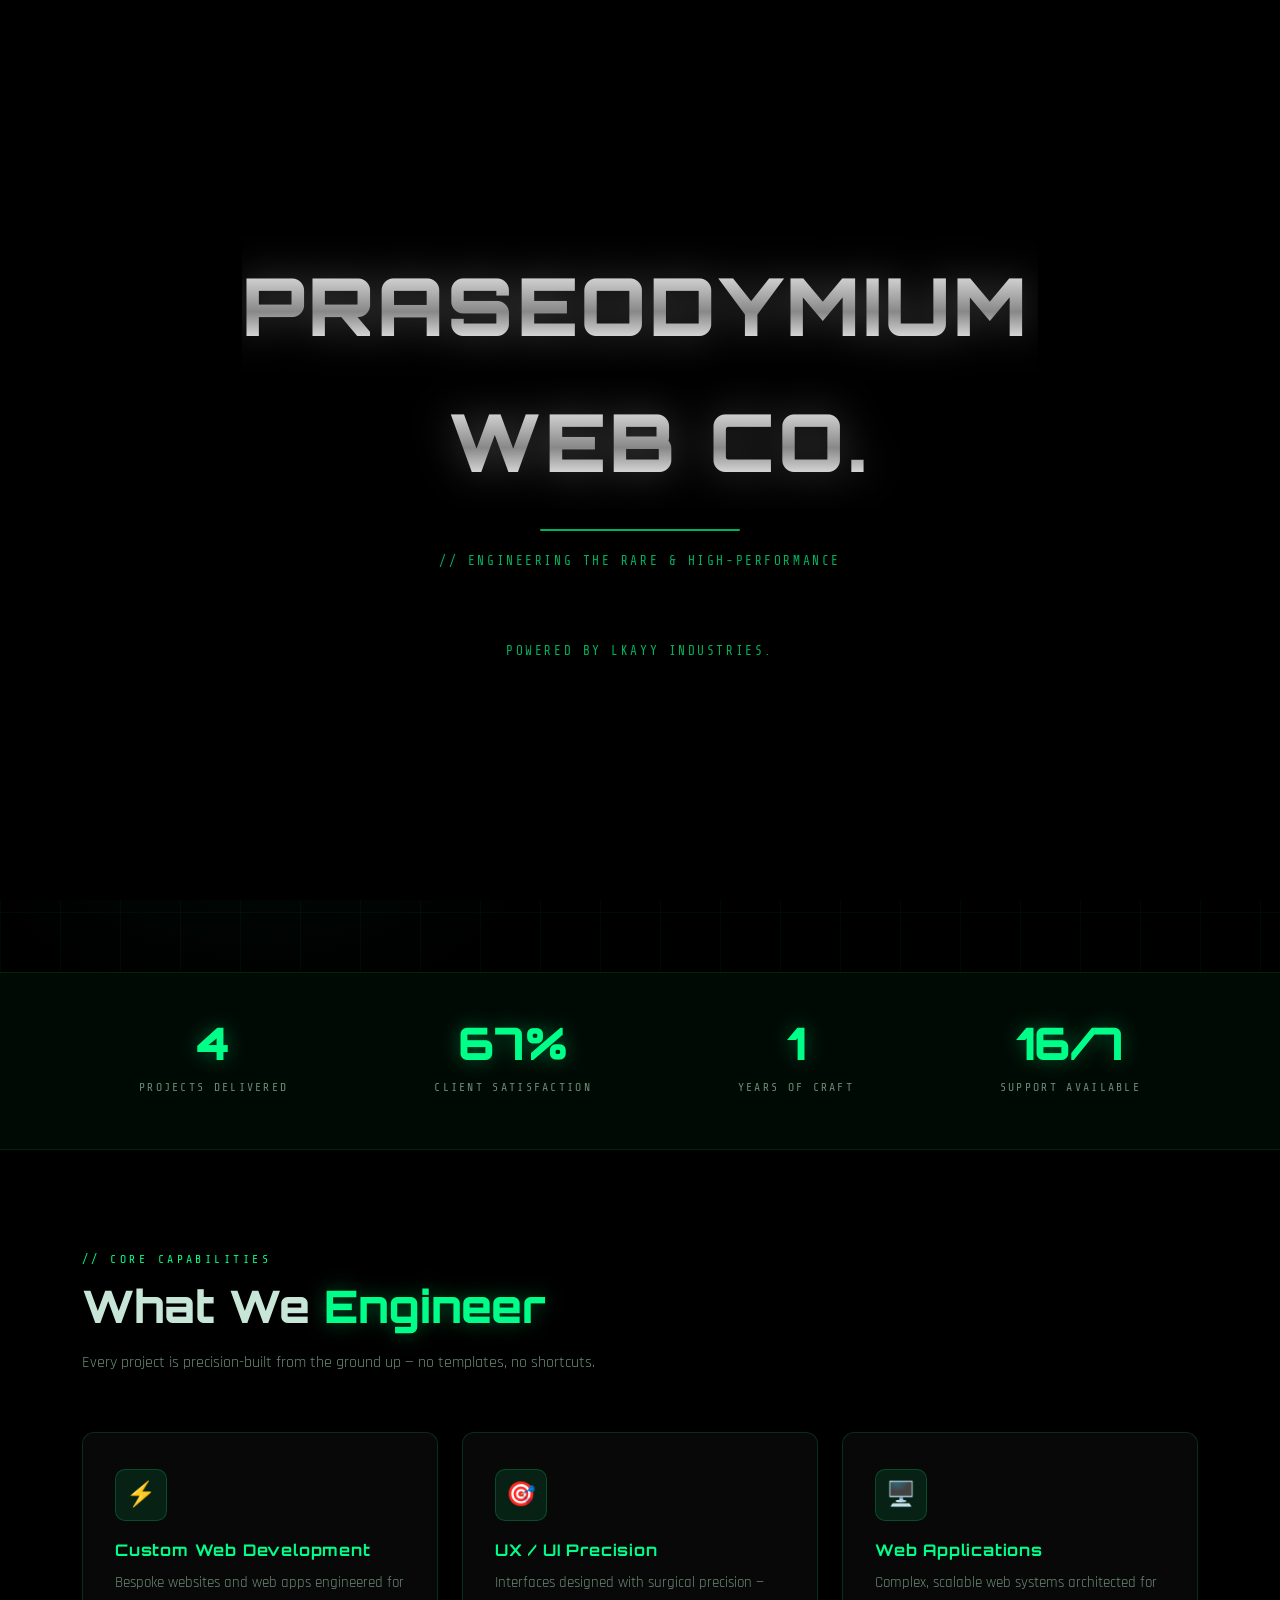
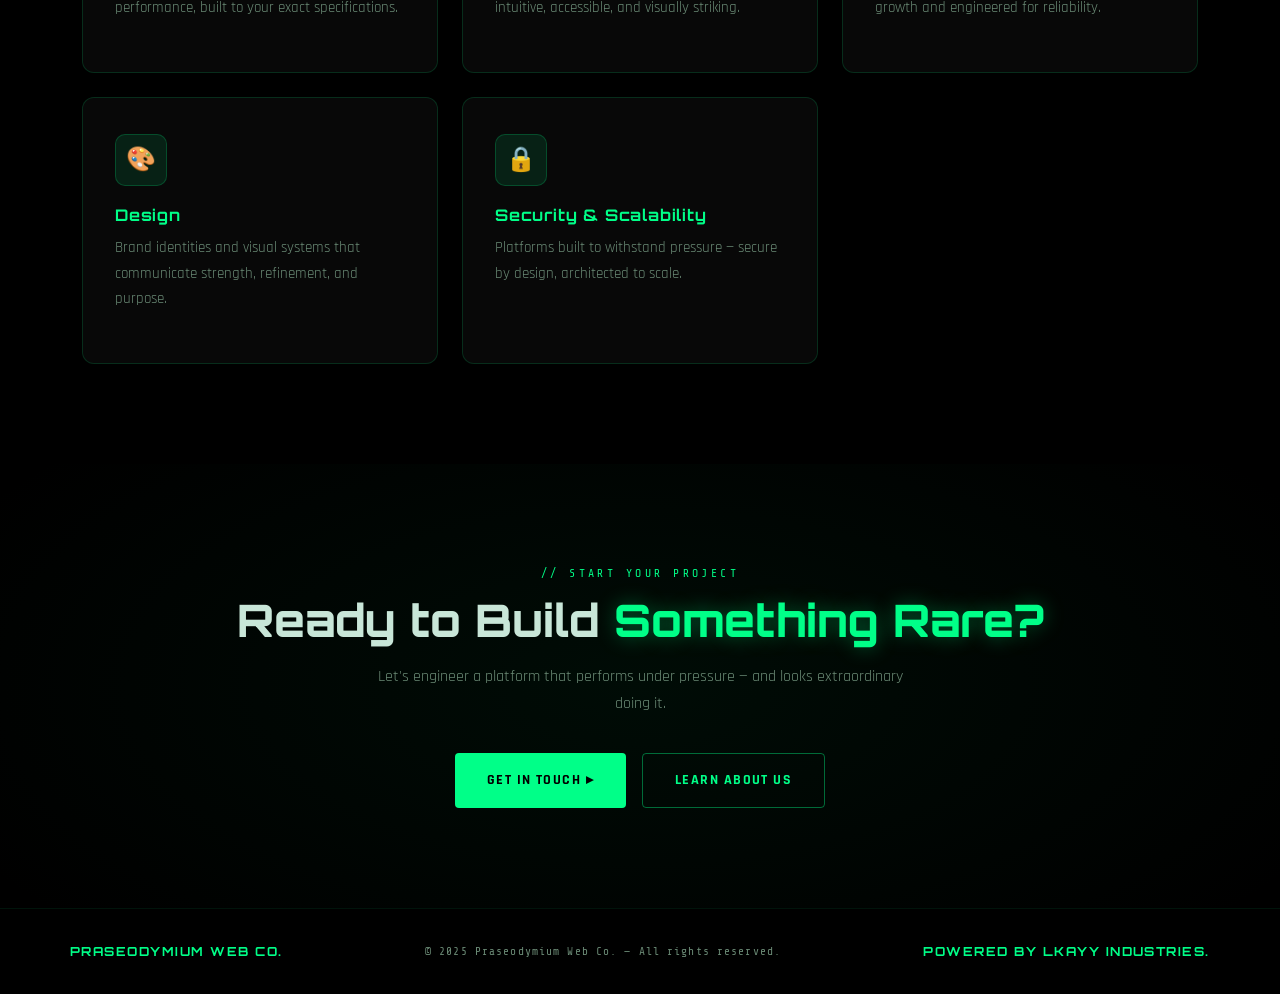
==== commit 86f57835: "Update index.html" ====
--- a/index.html
+++ b/index.html
@@ -126,11 +126,11 @@
           <h3>Design</h3>
           <p>Brand identities and visual systems that communicate strength, refinement, and purpose.</p>
         </div>
-        <div class="card">
+        <!--<div class="card">
           <div class="card-icon">🚀</div>
           <h3>Performance Optimisation</h3>
           <p>Speed, Core Web Vitals, and SEO baked in from day one — not bolted on after launch.</p>
-        </div>
+        </div> -->
         <div class="card">
           <div class="card-icon">🔒</div>
           <h3>Security & Scalability</h3>
